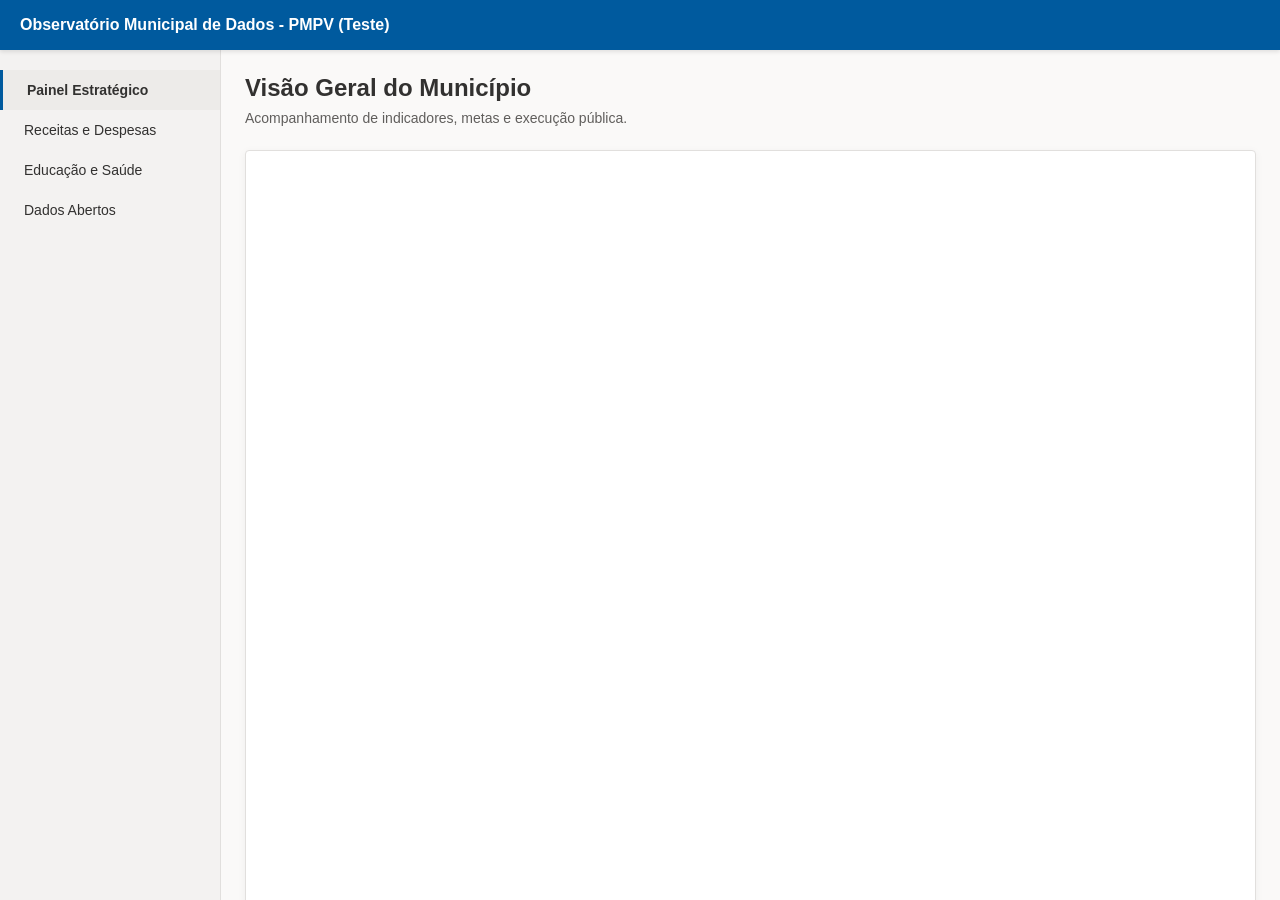
==== index.html @ 35af9e13 "Add files via upload" ====
<!DOCTYPE html>
<html lang="pt-BR">
<head>
    <meta charset="UTF-8">
    <meta name="viewport" content="width=device-width, initial-scale=1.0">
    <title>Observatório Municipal de Dados</title>
    <style>
        /* Estilos baseados no Fluent Design corporativo */
        :root {
            --bg-color: #faf9f8;
            --header-bg: #005a9e; /* Azul institucional */
            --text-main: #323130;
            --text-light: #ffffff;
            --sidebar-bg: #f3f2f1;
            --card-bg: #ffffff;
            --border-color: #e1dfdd;
        }

        body {
            margin: 0;
            font-family: 'Segoe UI', -apple-system, Roboto, Arial, sans-serif;
            background-color: var(--bg-color);
            color: var(--text-main);
            display: flex;
            height: 100vh;
            overflow: hidden;
        }

        /* Cabeçalho superior */
        .header {
            position: fixed;
            top: 0;
            left: 0;
            right: 0;
            height: 50px;
            background-color: var(--header-bg);
            color: var(--text-light);
            display: flex;
            align-items: center;
            padding: 0 20px;
            box-shadow: 0 2px 4px rgba(0,0,0,0.1);
            z-index: 1000;
        }

        .header h1 {
            font-size: 16px;
            font-weight: 600;
            margin: 0;
        }

        /* Layout principal */
        .app-container {
            display: flex;
            width: 100%;
            margin-top: 50px; /* Compensa o header fixo */
        }

        /* Menu Lateral */
        .sidebar {
            width: 220px;
            background-color: var(--sidebar-bg);
            border-right: 1px solid var(--border-color);
            padding: 20px 0;
            display: flex;
            flex-direction: column;
        }

        .nav-item {
            padding: 12px 24px;
            text-decoration: none;
            color: var(--text-main);
            font-size: 14px;
            display: block;
            transition: background 0.2s;
        }

        .nav-item:hover, .nav-item.active {
            background-color: #edebe9;
            border-left: 3px solid var(--header-bg);
            font-weight: 600;
        }

        /* Área de Conteúdo */
        .main-content {
            flex: 1;
            padding: 24px;
            overflow-y: auto;
        }

        .page-header {
            margin-bottom: 24px;
        }

        .page-header h2 {
            margin: 0 0 8px 0;
            font-size: 24px;
            font-weight: 600;
        }

        .page-header p {
            margin: 0;
            color: #605e5c;
            font-size: 14px;
        }

        /* Cartão do Dashboard */
        .dashboard-container {
            background: var(--card-bg);
            border: 1px solid var(--border-color);
            border-radius: 4px;
            box-shadow: 0 2px 8px rgba(0,0,0,0.05);
            padding: 8px;
            /* Calcula a altura dinamicamente para não ter barra de rolagem dupla */
            height: calc(100vh - 160px); 
        }

        iframe {
            width: 100%;
            height: 100%;
            border: none;
            border-radius: 2px;
        }
    </style>
</head>
<body>

    <!-- Cabeçalho -->
    <header class="header">
        <h1>Observatório Municipal de Dados - PMPV (Teste)</h1>
    </header>

    <div class="app-container">
        <!-- Menu Lateral -->
        <nav class="sidebar">
            <a href="#" class="nav-item active">Painel Estratégico</a>
            <a href="#" class="nav-item">Receitas e Despesas</a>
            <a href="#" class="nav-item">Educação e Saúde</a>
            <a href="#" class="nav-item">Dados Abertos</a>
        </nav>

        <!-- Área Central -->
        <main class="main-content">
            <div class="page-header">
                <h2>Visão Geral do Município</h2>
                <p>Acompanhamento de indicadores, metas e execução pública.</p>
            </div>

            <!-- Container do Power BI -->
            <div class="dashboard-container">
                <iframe title="Dashboard Observatorio" 
                        src="https://app.powerbi.com/view?r=eyJrIjoiNWQzNzg0NDMtYzg4MS00MWE0LWJmZTYtYjE0MGY2ZWM3MDlhIiwidCI6IjU1ZDQ0MWRkLTQ1MzgtNGI1Yi04YjRiLTA4YjM3OTEzYTk5MyJ9" 
                        allowFullScreen="true">
                </iframe>
            </div>
        </main>
    </div>

</body>
</html>
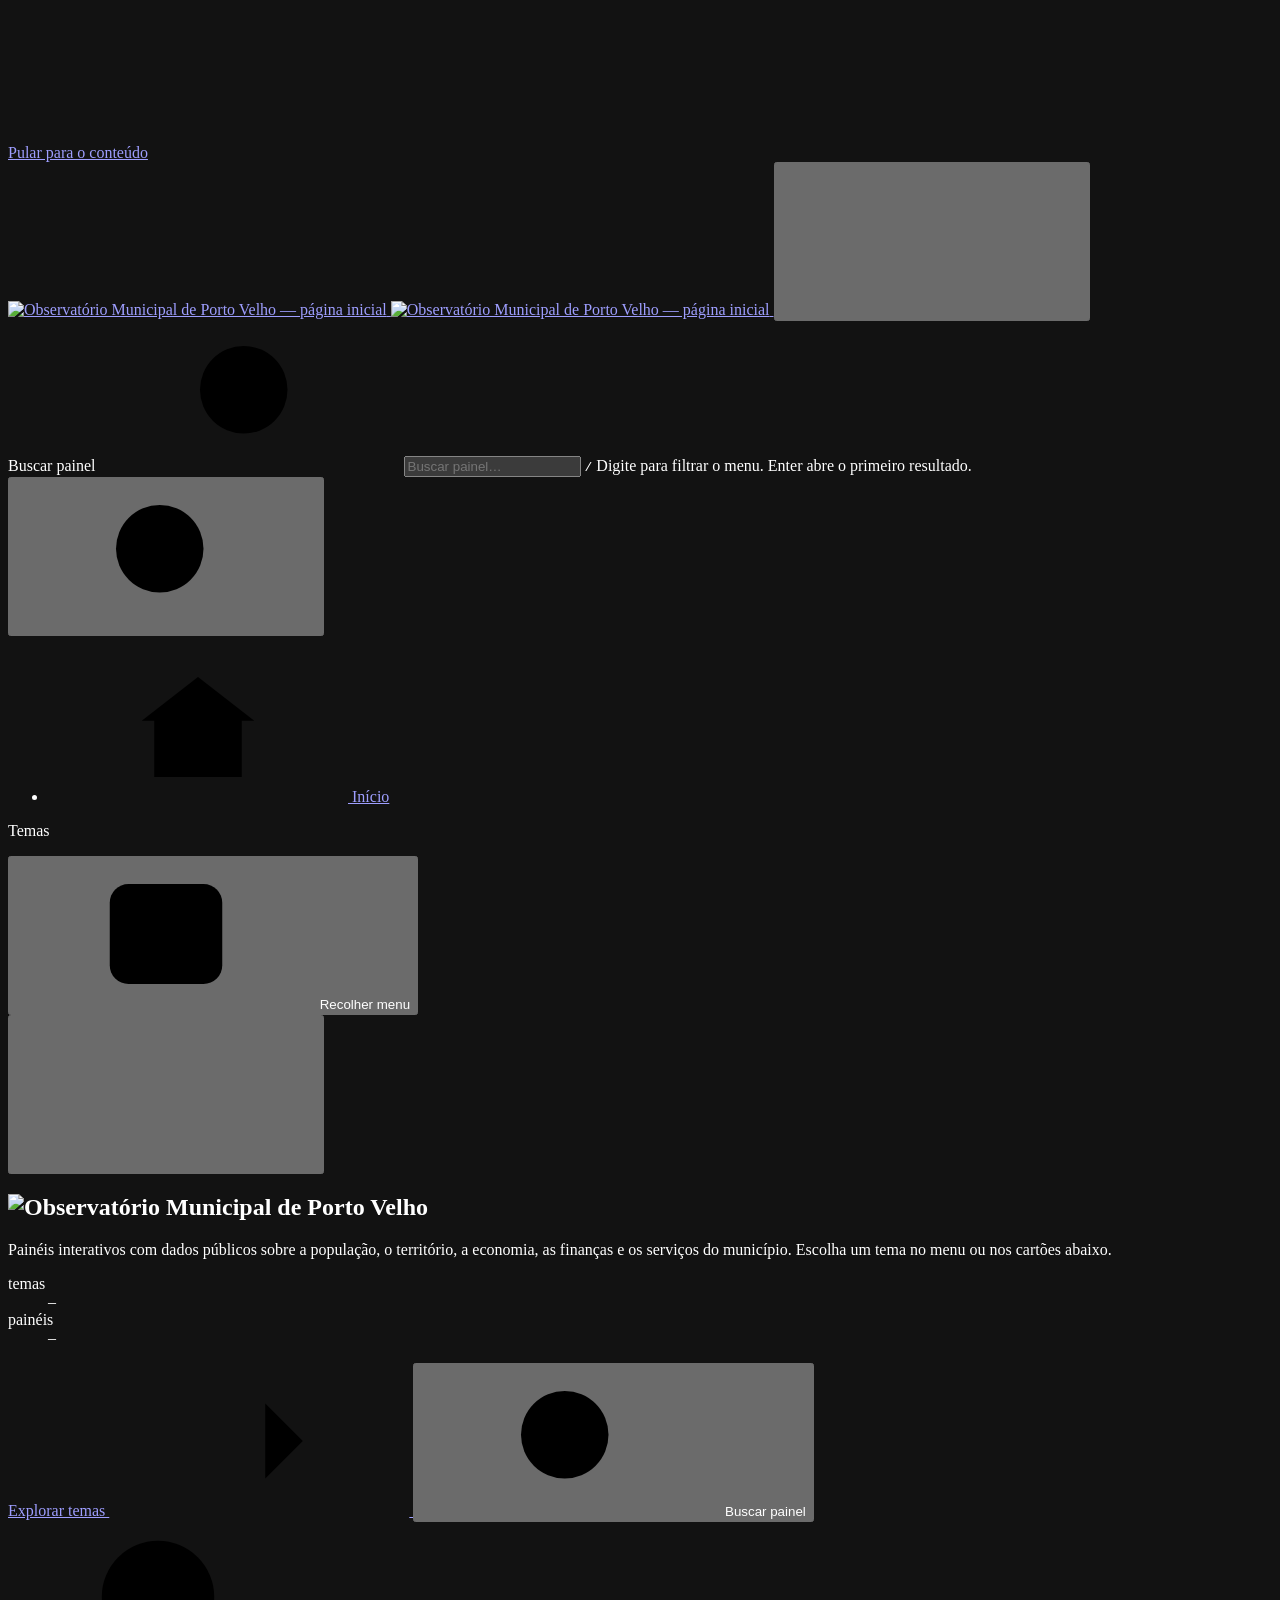
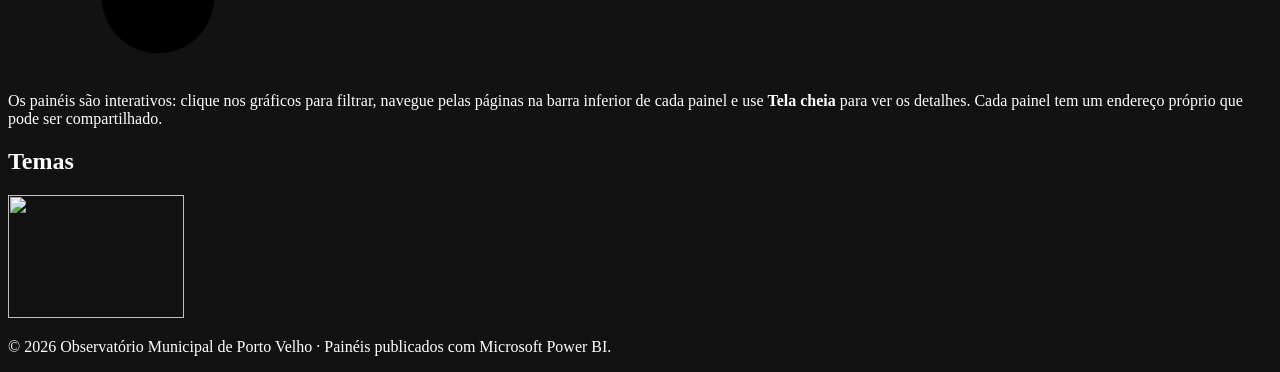
==== commit 350e79bb: "Add files via upload" ====
--- a/index.html
+++ b/index.html
@@ -1,159 +1,266 @@
-<!DOCTYPE html>
-<html lang="pt-BR">
-<head>
-    <meta charset="UTF-8">
-    <meta name="viewport" content="width=device-width, initial-scale=1.0">
-    <title>Observatório Municipal de Dados</title>
-    <style>
-        /* Estilos baseados no Fluent Design corporativo */
-        :root {
-            --bg-color: #faf9f8;
-            --header-bg: #005a9e; /* Azul institucional */
-            --text-main: #323130;
-            --text-light: #ffffff;
-            --sidebar-bg: #f3f2f1;
-            --card-bg: #ffffff;
-            --border-color: #e1dfdd;
-        }
-
-        body {
-            margin: 0;
-            font-family: 'Segoe UI', -apple-system, Roboto, Arial, sans-serif;
-            background-color: var(--bg-color);
-            color: var(--text-main);
-            display: flex;
-            height: 100vh;
-            overflow: hidden;
-        }
-
-        /* Cabeçalho superior */
-        .header {
-            position: fixed;
-            top: 0;
-            left: 0;
-            right: 0;
-            height: 50px;
-            background-color: var(--header-bg);
-            color: var(--text-light);
-            display: flex;
-            align-items: center;
-            padding: 0 20px;
-            box-shadow: 0 2px 4px rgba(0,0,0,0.1);
-            z-index: 1000;
-        }
-
-        .header h1 {
-            font-size: 16px;
-            font-weight: 600;
-            margin: 0;
-        }
-
-        /* Layout principal */
-        .app-container {
-            display: flex;
-            width: 100%;
-            margin-top: 50px; /* Compensa o header fixo */
-        }
-
-        /* Menu Lateral */
-        .sidebar {
-            width: 220px;
-            background-color: var(--sidebar-bg);
-            border-right: 1px solid var(--border-color);
-            padding: 20px 0;
-            display: flex;
-            flex-direction: column;
-        }
-
-        .nav-item {
-            padding: 12px 24px;
-            text-decoration: none;
-            color: var(--text-main);
-            font-size: 14px;
-            display: block;
-            transition: background 0.2s;
-        }
-
-        .nav-item:hover, .nav-item.active {
-            background-color: #edebe9;
-            border-left: 3px solid var(--header-bg);
-            font-weight: 600;
-        }
-
-        /* Área de Conteúdo */
-        .main-content {
-            flex: 1;
-            padding: 24px;
-            overflow-y: auto;
-        }
-
-        .page-header {
-            margin-bottom: 24px;
-        }
-
-        .page-header h2 {
-            margin: 0 0 8px 0;
-            font-size: 24px;
-            font-weight: 600;
-        }
-
-        .page-header p {
-            margin: 0;
-            color: #605e5c;
-            font-size: 14px;
-        }
-
-        /* Cartão do Dashboard */
-        .dashboard-container {
-            background: var(--card-bg);
-            border: 1px solid var(--border-color);
-            border-radius: 4px;
-            box-shadow: 0 2px 8px rgba(0,0,0,0.05);
-            padding: 8px;
-            /* Calcula a altura dinamicamente para não ter barra de rolagem dupla */
-            height: calc(100vh - 160px); 
-        }
-
-        iframe {
-            width: 100%;
-            height: 100%;
-            border: none;
-            border-radius: 2px;
-        }
-    </style>
-</head>
-<body>
-
-    <!-- Cabeçalho -->
-    <header class="header">
-        <h1>Observatório Municipal de Dados - PMPV (Teste)</h1>
-    </header>
-
-    <div class="app-container">
-        <!-- Menu Lateral -->
-        <nav class="sidebar">
-            <a href="#" class="nav-item active">Painel Estratégico</a>
-            <a href="#" class="nav-item">Receitas e Despesas</a>
-            <a href="#" class="nav-item">Educação e Saúde</a>
-            <a href="#" class="nav-item">Dados Abertos</a>
-        </nav>
-
-        <!-- Área Central -->
-        <main class="main-content">
-            <div class="page-header">
-                <h2>Visão Geral do Município</h2>
-                <p>Acompanhamento de indicadores, metas e execução pública.</p>
-            </div>
-
-            <!-- Container do Power BI -->
-            <div class="dashboard-container">
-                <iframe title="Dashboard Observatorio" 
-                        src="https://app.powerbi.com/view?r=eyJrIjoiNWQzNzg0NDMtYzg4MS00MWE0LWJmZTYtYjE0MGY2ZWM3MDlhIiwidCI6IjU1ZDQ0MWRkLTQ1MzgtNGI1Yi04YjRiLTA4YjM3OTEzYTk5MyJ9" 
-                        allowFullScreen="true">
-                </iframe>
-            </div>
-        </main>
-    </div>
-
-</body>
-</html>+<!DOCTYPE html>
+<html lang="pt-BR">
+<head>
+  <meta charset="utf-8">
+  <meta name="viewport" content="width=device-width, initial-scale=1, viewport-fit=cover">
+  <title>Observatório Municipal de Porto Velho</title>
+  <meta name="description" content="Painéis públicos e interativos com dados de Porto Velho: censo, território, demografia, qualidade de vida, economia, finanças públicas, infraestrutura, meio ambiente, ODS e indicadores.">
+
+  <!-- Segurança: só executa scripts/estilos do próprio site e só incorpora iframes do Power BI -->
+  <meta http-equiv="Content-Security-Policy" content="default-src 'self'; script-src 'self'; style-src 'self'; font-src 'self'; img-src 'self' data:; frame-src https://app.powerbi.com; connect-src 'self'; manifest-src 'self'; object-src 'none'; base-uri 'self'; form-action 'none'; upgrade-insecure-requests">
+  <meta name="referrer" content="strict-origin-when-cross-origin">
+
+  <!-- Identidade / PWA -->
+  <meta name="theme-color" content="#04032c">
+  <meta name="color-scheme" content="dark">
+  <link rel="icon" href="assets/img/favicon.ico" sizes="any">
+  <link rel="icon" href="assets/img/favicon-32.png" type="image/png" sizes="32x32">
+  <link rel="apple-touch-icon" href="assets/img/apple-touch-icon.png">
+  <link rel="manifest" href="site.webmanifest">
+
+  <!-- Compartilhamento (WhatsApp, redes sociais) -->
+  <meta property="og:type" content="website">
+  <meta property="og:locale" content="pt_BR">
+  <meta property="og:site_name" content="Observatório Municipal de Porto Velho">
+  <meta property="og:title" content="Observatório Municipal de Porto Velho">
+  <meta property="og:description" content="Painéis públicos e interativos com dados do município.">
+  <meta property="og:image" content="assets/img/og-image.png">
+  <meta property="og:image:width" content="1200">
+  <meta property="og:image:height" content="630">
+  <meta property="og:image:alt" content="Logo do Observatório Municipal de Porto Velho">
+  <meta name="twitter:card" content="summary_large_image">
+
+  <!-- Desempenho: fonte própria e conexão antecipada com o Power BI -->
+  <link rel="preload" href="assets/fonts/inter-latin-wght-normal.woff2" as="font" type="font/woff2" crossorigin>
+  <link rel="preconnect" href="https://app.powerbi.com">
+  <link rel="dns-prefetch" href="https://app.powerbi.com">
+
+  <link rel="stylesheet" href="assets/css/styles.css">
+
+  <script src="assets/js/catalogo.js" defer></script>
+  <script src="assets/js/app.js" defer></script>
+
+  <script type="application/ld+json">
+  {
+    "@context": "https://schema.org",
+    "@type": "WebSite",
+    "name": "Observatório Municipal de Porto Velho",
+    "inLanguage": "pt-BR",
+    "description": "Painéis públicos e interativos com dados do município de Porto Velho (RO).",
+    "about": { "@type": "City", "name": "Porto Velho", "containedInPlace": { "@type": "State", "name": "Rondônia" } }
+  }
+  </script>
+</head>
+<body>
+  <a class="pular-link" href="#principal">Pular para o conteúdo</a>
+
+  <!-- Ícones (sprite SVG). Uso: <svg class="icone"><use href="#i-nome"/></svg> -->
+  <svg class="sprite" aria-hidden="true" focusable="false" xmlns="http://www.w3.org/2000/svg">
+    <defs>
+      <!-- temas -->
+      <symbol id="i-prancheta" viewBox="0 0 24 24"><rect x="5" y="4" width="14" height="17" rx="2"/><path d="M9 2.5h6v3H9z"/><path d="M9 11h6M9 15h4"/></symbol>
+      <symbol id="i-mapa" viewBox="0 0 24 24"><path d="M9 4 3 6v14l6-2 6 2 6-2V4l-6 2-6-2z"/><path d="M9 4v14M15 6v14"/></symbol>
+      <symbol id="i-pessoas" viewBox="0 0 24 24"><circle cx="9" cy="8" r="3.5"/><path d="M2.5 20a6.5 6.5 0 0 1 13 0"/><path d="M16 4.6a3.5 3.5 0 0 1 0 6.8M18 14.3a6.5 6.5 0 0 1 3.5 5.7"/></symbol>
+      <symbol id="i-broto" viewBox="0 0 24 24"><path d="M12 21v-9"/><path d="M12 12C12 8 9.2 5 4 5c0 4.4 3 7 8 7z"/><path d="M12 14.5c0-4 2.8-7 8-7 0 4.4-3 7-8 7z"/><path d="M7 21h10"/></symbol>
+      <symbol id="i-dinheiro" viewBox="0 0 24 24"><path d="M9 3h6l-1.6 3.2h-2.8z"/><path d="M10.6 6.2C6.6 8 4 12 4 15.5 4 19 6.6 21 12 21s8-2 8-5.5c0-3.5-2.6-7.5-6.6-9.3"/><path d="M12 10v7.5M14.2 11.6c-.4-.7-1.2-1.1-2.2-1.1-1.2 0-2.2.6-2.2 1.6s1 1.4 2.2 1.6 2.2.6 2.2 1.6-1 1.6-2.2 1.6c-1 0-1.9-.5-2.3-1.2"/></symbol>
+      <symbol id="i-predio-publico" viewBox="0 0 24 24"><path d="M2.5 9 12 3.5 21.5 9z"/><path d="M5 9.5V18M9.7 9.5V18M14.3 9.5V18M19 9.5V18"/><path d="M3 21h18M3.5 18h17"/></symbol>
+      <symbol id="i-guindaste" viewBox="0 0 24 24"><path d="M6 21V3M6 3h14M6 7l4-4M3 21h7"/><path d="M17 3v6"/><rect x="14.5" y="9" width="5" height="4" rx=".6"/><path d="M6 11h3M6 15h3"/></symbol>
+      <symbol id="i-arvore" viewBox="0 0 24 24"><path d="M12 21v-6"/><path d="M8 15h8a4 4 0 0 0 1.3-7.8A5.3 5.3 0 0 0 7 6.5 4.3 4.3 0 0 0 8 15z"/><path d="M12 15l-2.5-2.5M12 13l2.5-2.5"/></symbol>
+      <symbol id="i-alvo" viewBox="0 0 24 24"><circle cx="12" cy="12" r="9"/><circle cx="12" cy="12" r="5"/><circle cx="12" cy="12" r="1.2"/></symbol>
+      <symbol id="i-barras" viewBox="0 0 24 24"><path d="M3 3v18h18"/><path d="M8 17v-5M13 17V8M18 17v-8"/></symbol>
+      <symbol id="i-planta" viewBox="0 0 24 24"><path d="M3 21V8l6-4v17"/><path d="M9 21h12V11l-6-3"/><path d="M13 13h2M13 17h2M5.5 11h1M5.5 15h1"/></symbol>
+      <symbol id="i-escudo" viewBox="0 0 24 24"><path d="M12 3 4 6v6c0 4.5 3.4 8.1 8 9 4.6-.9 8-4.5 8-9V6z"/><path d="M9 12l2 2 4-4"/></symbol>
+      <symbol id="i-banco-dados" viewBox="0 0 24 24"><ellipse cx="12" cy="5.5" rx="7.5" ry="2.5"/><path d="M4.5 5.5v13c0 1.4 3.4 2.5 7.5 2.5s7.5-1.1 7.5-2.5v-13"/><path d="M4.5 12c0 1.4 3.4 2.5 7.5 2.5s7.5-1.1 7.5-2.5"/></symbol>
+      <!-- interface -->
+      <symbol id="i-inicio" viewBox="0 0 24 24"><path d="M3 11l9-7 9 7"/><path d="M5 10v10h14V10"/><path d="M10 20v-6h4v6"/></symbol>
+      <symbol id="i-seta" viewBox="0 0 24 24"><path d="M6 9l6 6 6-6"/></symbol>
+      <symbol id="i-seta-direita" viewBox="0 0 24 24"><path d="M5 12h14M13 6l6 6-6 6"/></symbol>
+      <symbol id="i-seta-cima" viewBox="0 0 24 24"><path d="M12 19V5M6 11l6-6 6 6"/></symbol>
+      <symbol id="i-menu" viewBox="0 0 24 24"><path d="M4 7h16M4 12h16M4 17h16"/></symbol>
+      <symbol id="i-fechar" viewBox="0 0 24 24"><path d="M6 6l12 12M18 6 6 18"/></symbol>
+      <symbol id="i-busca" viewBox="0 0 24 24"><circle cx="11" cy="11" r="7"/><path d="M20 20l-3.5-3.5"/></symbol>
+      <symbol id="i-recarregar" viewBox="0 0 24 24"><path d="M20 11a8 8 0 1 0-2.3 5.7"/><path d="M20 4v7h-7"/></symbol>
+      <symbol id="i-link" viewBox="0 0 24 24"><path d="M10 13a5 5 0 0 0 7.5.5l3-3a5 5 0 0 0-7-7l-1.7 1.7"/><path d="M14 11a5 5 0 0 0-7.5-.5l-3 3a5 5 0 0 0 7 7l1.7-1.7"/></symbol>
+      <symbol id="i-nova-aba" viewBox="0 0 24 24"><path d="M14 4h6v6M20 4l-9 9"/><path d="M18 14v5a1 1 0 0 1-1 1H5a1 1 0 0 1-1-1V7a1 1 0 0 1 1-1h5"/></symbol>
+      <symbol id="i-tela-cheia" viewBox="0 0 24 24"><path d="M4 9V4h5M20 9V4h-5M4 15v5h5M20 15v5h-5"/></symbol>
+      <symbol id="i-sair-tela-cheia" viewBox="0 0 24 24"><path d="M9 4v5H4M15 4v5h5M9 20v-5H4M15 20v-5h5"/></symbol>
+      <symbol id="i-recolher" viewBox="0 0 24 24"><rect x="3" y="4" width="18" height="16" rx="3"/><path d="M9 4v16"/><path d="M15.5 10l-2 2 2 2"/></symbol>
+      <symbol id="i-info" viewBox="0 0 24 24"><circle cx="12" cy="12" r="9"/><path d="M12 11v5M12 8h.01"/></symbol>
+    </defs>
+  </svg>
+
+  <div class="app" data-menu="expandido" data-vista="inicio">
+
+    <!-- ===================== MENU LATERAL ===================== -->
+    <aside class="lateral vidro" id="menu-lateral" aria-label="Menu de painéis">
+      <div class="lateral__marca">
+        <a class="marca" href="#/" title="Página inicial">
+          <img class="marca__logo" src="assets/img/logo-branco.png" alt="Observatório Municipal de Porto Velho — página inicial" width="1000" height="316" decoding="async">
+          <img class="marca__simbolo" src="assets/img/simbolo-branco.png" alt="Observatório Municipal de Porto Velho — página inicial" width="176" height="123" decoding="async">
+        </a>
+        <button class="botao-icone lateral__fechar" id="botao-fechar-menu" type="button" aria-label="Fechar menu">
+          <svg class="icone" aria-hidden="true" focusable="false"><use href="#i-fechar"/></svg>
+        </button>
+      </div>
+
+      <div class="busca" role="search">
+        <label class="sr-only" for="busca">Buscar painel</label>
+        <svg class="icone busca__icone" aria-hidden="true" focusable="false"><use href="#i-busca"/></svg>
+        <input class="busca__campo" id="busca" type="search" placeholder="Buscar painel…" autocomplete="off" spellcheck="false" enterkeyhint="go" aria-describedby="busca-dica">
+        <kbd class="busca__atalho" aria-hidden="true">/</kbd>
+        <span class="sr-only" id="busca-dica">Digite para filtrar o menu. Enter abre o primeiro resultado.</span>
+        <button class="busca__trilho" id="busca-trilho" type="button" aria-label="Buscar painel" data-dica="Buscar painel">
+          <svg class="icone" aria-hidden="true" focusable="false"><use href="#i-busca"/></svg>
+        </button>
+      </div>
+
+      <nav class="lateral__nav" aria-label="Painéis por tema">
+        <ul class="nav nav--fixo" role="list">
+          <li class="nav__item nav__item--inicio">
+            <a class="nav__secao nav__secao--link" href="#/" data-rota="" data-dica="Início">
+              <span class="nav__icone"><svg class="icone" aria-hidden="true" focusable="false"><use href="#i-inicio"/></svg></span>
+              <span class="nav__rotulo">Início</span>
+            </a>
+          </li>
+        </ul>
+        <p class="nav__grupo" aria-hidden="true">Temas</p>
+        <ul class="nav" id="nav-lista" role="list"></ul>
+        <p class="nav__vazio" id="nav-vazio" hidden>Nenhum painel encontrado.</p>
+      </nav>
+
+      <div class="lateral__rodape">
+        <button class="botao-recolher" id="botao-recolher" type="button" aria-pressed="false" aria-label="Recolher menu" data-dica="Expandir menu">
+          <svg class="icone" aria-hidden="true" focusable="false"><use href="#i-recolher"/></svg>
+          <span class="botao-recolher__texto">Recolher menu</span>
+        </button>
+      </div>
+    </aside>
+
+    <div class="scrim" id="scrim" hidden></div>
+
+    <!-- ===================== ÁREA PRINCIPAL ===================== -->
+    <div class="corpo vidro">
+      <header class="topo">
+        <button class="botao-icone topo__menu" id="botao-menu" type="button" aria-controls="menu-lateral" aria-expanded="false" aria-label="Abrir menu">
+          <svg class="icone" aria-hidden="true" focusable="false"><use href="#i-menu"/></svg>
+        </button>
+
+        <div class="topo__titulos">
+          <nav class="migalhas" id="migalhas" aria-label="Você está aqui"><ol></ol></nav>
+          <h1 class="topo__titulo" id="titulo-painel" tabindex="-1" hidden>Painel</h1>
+        </div>
+
+        <div class="acoes" id="acoes-painel" hidden>
+          <button class="acao" id="acao-recarregar" type="button" title="Recarregar painel">
+            <svg class="icone" aria-hidden="true" focusable="false"><use href="#i-recarregar"/></svg>
+            <span class="acao__texto">Recarregar</span>
+          </button>
+          <button class="acao" id="acao-copiar" type="button" title="Copiar link deste painel">
+            <svg class="icone" aria-hidden="true" focusable="false"><use href="#i-link"/></svg>
+            <span class="acao__texto">Copiar link</span>
+          </button>
+          <a class="acao" id="acao-nova-aba" href="#" target="_blank" rel="noopener noreferrer" title="Abrir no Power BI em nova aba">
+            <svg class="icone" aria-hidden="true" focusable="false"><use href="#i-nova-aba"/></svg>
+            <span class="acao__texto">Nova aba</span>
+          </a>
+          <button class="acao acao--destaque" id="acao-tela-cheia" type="button" aria-pressed="false" title="Ver em tela cheia">
+            <svg class="icone" aria-hidden="true" focusable="false"><use href="#i-tela-cheia"/></svg>
+            <span class="acao__texto">Tela cheia</span>
+          </button>
+        </div>
+      </header>
+
+      <main class="principal" id="principal" tabindex="-1">
+
+        <!-- Página inicial -->
+        <section class="vista vista--inicio" id="vista-inicio" aria-labelledby="titulo-inicio">
+          <div class="destaque">
+            <h1 class="destaque__titulo" id="titulo-inicio" tabindex="-1" data-foco>
+              <img class="destaque__logo" src="assets/img/logo-branco.png" alt="Observatório Municipal de Porto Velho" width="1000" height="316" decoding="async" fetchpriority="high">
+            </h1>
+            <p class="destaque__descricao">Painéis interativos com dados públicos sobre a população, o território, a economia, as finanças e os serviços do município. Escolha um tema no menu ou nos cartões abaixo.</p>
+            <dl class="numeros">
+              <div class="numeros__item"><dt>temas</dt><dd id="total-temas">–</dd></div>
+              <div class="numeros__item"><dt>painéis</dt><dd id="total-paineis">–</dd></div>
+            </dl>
+            <div class="destaque__acoes">
+              <a class="botao botao--destaque" href="#temas" id="ir-temas">
+                Explorar temas
+                <svg class="icone" aria-hidden="true" focusable="false"><use href="#i-seta-direita"/></svg>
+              </a>
+              <button class="botao" type="button" id="focar-busca">
+                <svg class="icone" aria-hidden="true" focusable="false"><use href="#i-busca"/></svg>
+                Buscar painel
+              </button>
+            </div>
+          </div>
+
+          <div class="dica-uso">
+            <span class="dica-uso__icone"><svg class="icone" aria-hidden="true" focusable="false"><use href="#i-info"/></svg></span>
+            <p>Os painéis são interativos: clique nos gráficos para filtrar, navegue pelas páginas na barra inferior de cada painel e use <strong>Tela cheia</strong> para ver os detalhes. Cada painel tem um endereço próprio que pode ser compartilhado.</p>
+          </div>
+
+          <h2 class="secao-titulo" id="temas" tabindex="-1">Temas</h2>
+          <ul class="grade-temas" id="grade-temas" role="list"></ul>
+
+          <footer class="rodape">
+            <img src="assets/img/simbolo-branco.png" alt="" width="176" height="123" loading="lazy">
+            <p>© <span id="ano-atual">2026</span> Observatório Municipal de Porto Velho · Painéis publicados com Microsoft Power BI.</p>
+          </footer>
+        </section>
+
+        <!-- Painel selecionado -->
+        <section class="vista vista--painel" id="vista-painel" aria-labelledby="titulo-painel" hidden>
+          <div class="palco-moldura">
+            <div class="palco" id="palco">
+              <div class="carregando" id="carregando" role="status">
+                <div class="esqueleto" aria-hidden="true">
+                  <span class="esqueleto__barra"></span>
+                  <span class="esqueleto__linha">
+                    <span class="esqueleto__bloco"></span><span class="esqueleto__bloco"></span><span class="esqueleto__bloco"></span><span class="esqueleto__bloco"></span>
+                  </span>
+                  <span class="esqueleto__linha esqueleto__linha--grande">
+                    <span class="esqueleto__bloco"></span><span class="esqueleto__bloco"></span>
+                  </span>
+                </div>
+                <span class="carregando__texto">Carregando painel…</span>
+              </div>
+              <div class="aviso" id="aviso-lentidao" role="status" hidden>
+                <p><strong>O painel está demorando para carregar.</strong><br>A conexão pode estar lenta ou o Power BI pode estar indisponível no momento.</p>
+                <a class="botao botao--destaque" id="aviso-nova-aba" href="#" target="_blank" rel="noopener noreferrer">
+                  Abrir direto no Power BI
+                  <svg class="icone" aria-hidden="true" focusable="false"><use href="#i-nova-aba"/></svg>
+                </a>
+              </div>
+            </div>
+          </div>
+        </section>
+
+        <!-- Rota inexistente -->
+        <section class="vista vista--vazia" id="vista-nao-encontrado" aria-labelledby="titulo-404" hidden>
+          <div class="estado-vazio">
+            <p class="estado-vazio__codigo" aria-hidden="true">404</p>
+            <h1 id="titulo-404" tabindex="-1" data-foco>Painel não encontrado</h1>
+            <p>O endereço pode ter mudado ou o painel foi removido. Procure pelo tema no menu ou volte ao início.</p>
+            <a class="botao botao--destaque" href="#/">Voltar ao início</a>
+          </div>
+        </section>
+      </main>
+
+      <button class="voltar-topo" id="voltar-topo" type="button" aria-label="Voltar ao topo" hidden>
+        <svg class="icone" aria-hidden="true" focusable="false"><use href="#i-seta-cima"/></svg>
+      </button>
+    </div>
+  </div>
+
+  <div class="dica-flutuante" id="dica-flutuante" role="tooltip" hidden></div>
+  <div class="toast" id="toast" role="status" aria-live="polite"></div>
+  <div class="sr-only" id="anunciador" aria-live="polite" aria-atomic="true"></div>
+
+  <noscript>
+    <div class="sem-js">
+      <p><strong>Este site precisa de JavaScript</strong> para exibir o menu e os painéis. Ative o JavaScript no navegador e recarregue a página.</p>
+    </div>
+  </noscript>
+</body>
+</html>
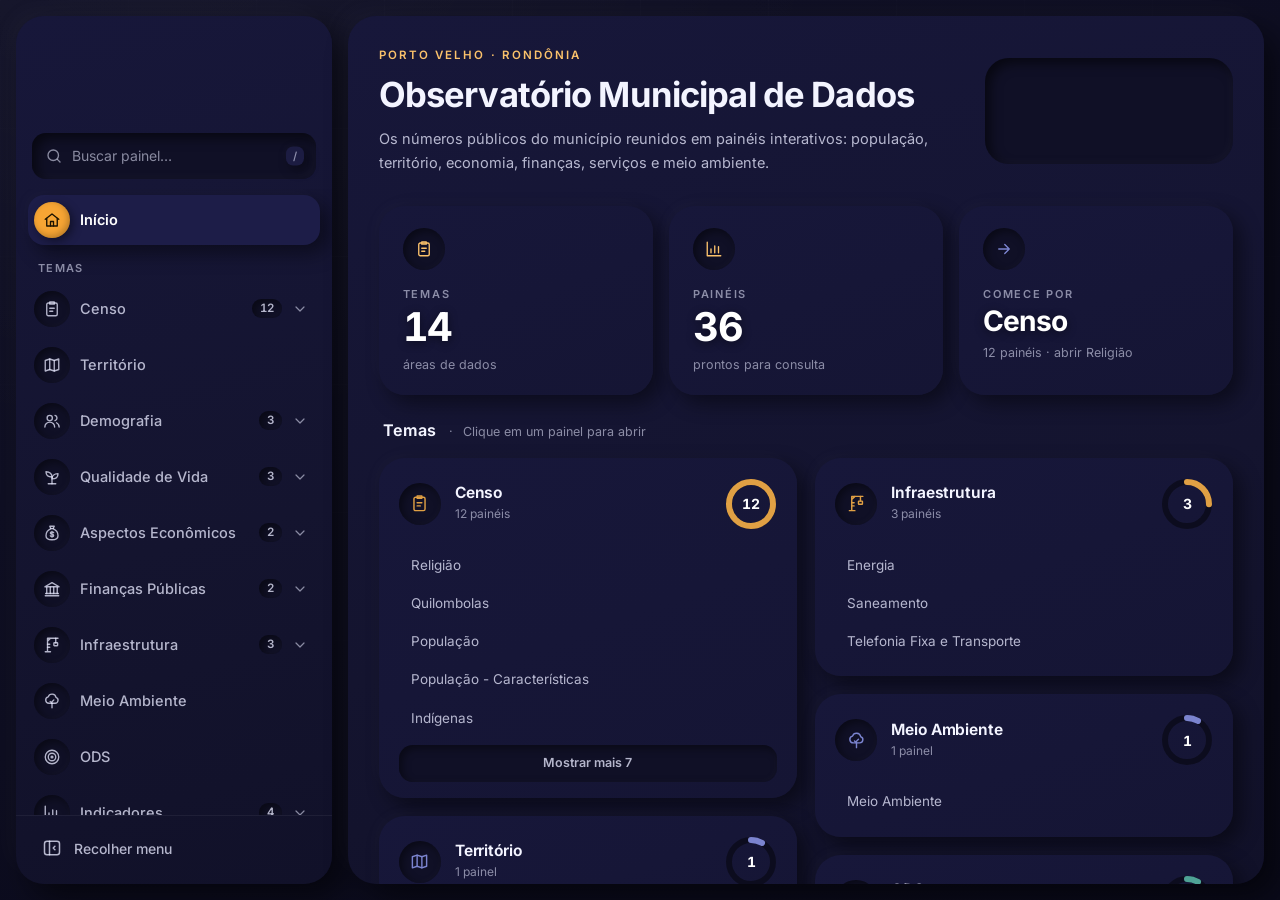
==== commit a1159b66: "Add files via upload" ====
--- a/index.html
+++ b/index.html
@@ -70,6 +70,8 @@
       <symbol id="i-barras" viewBox="0 0 24 24"><path d="M3 3v18h18"/><path d="M8 17v-5M13 17V8M18 17v-8"/></symbol>
       <symbol id="i-planta" viewBox="0 0 24 24"><path d="M3 21V8l6-4v17"/><path d="M9 21h12V11l-6-3"/><path d="M13 13h2M13 17h2M5.5 11h1M5.5 15h1"/></symbol>
       <symbol id="i-escudo" viewBox="0 0 24 24"><path d="M12 3 4 6v6c0 4.5 3.4 8.1 8 9 4.6-.9 8-4.5 8-9V6z"/><path d="M9 12l2 2 4-4"/></symbol>
+      <symbol id="i-medidor" viewBox="0 0 24 24"><path d="M4 18a9 9 0 1 1 16 0"/><path d="M12 14l4.5-4.5"/><circle cx="12" cy="14" r="1.2"/></symbol>
+      <symbol id="i-trofeu" viewBox="0 0 24 24"><path d="M7 4h10v5a5 5 0 0 1-10 0z"/><path d="M17 6h2.5a2.5 2.5 0 0 1-2.5 4M7 6H4.5A2.5 2.5 0 0 0 7 10"/><path d="M12 14v3M8 21h8M9.5 17h5"/></symbol>
       <symbol id="i-banco-dados" viewBox="0 0 24 24"><ellipse cx="12" cy="5.5" rx="7.5" ry="2.5"/><path d="M4.5 5.5v13c0 1.4 3.4 2.5 7.5 2.5s7.5-1.1 7.5-2.5v-13"/><path d="M4.5 12c0 1.4 3.4 2.5 7.5 2.5s7.5-1.1 7.5-2.5"/></symbol>
       <!-- interface -->
       <symbol id="i-inicio" viewBox="0 0 24 24"><path d="M3 11l9-7 9 7"/><path d="M5 10v10h14V10"/><path d="M10 20v-6h4v6"/></symbol>
@@ -174,38 +176,74 @@
 
         <!-- Página inicial -->
         <section class="vista vista--inicio" id="vista-inicio" aria-labelledby="titulo-inicio">
-          <div class="destaque">
-            <h1 class="destaque__titulo" id="titulo-inicio" tabindex="-1" data-foco>
-              <img class="destaque__logo" src="assets/img/logo-branco.png" alt="Observatório Municipal de Porto Velho" width="1000" height="316" decoding="async" fetchpriority="high">
-            </h1>
-            <p class="destaque__descricao">Painéis interativos com dados públicos sobre a população, o território, a economia, as finanças e os serviços do município. Escolha um tema no menu ou nos cartões abaixo.</p>
-            <dl class="numeros">
-              <div class="numeros__item"><dt>temas</dt><dd id="total-temas">–</dd></div>
-              <div class="numeros__item"><dt>painéis</dt><dd id="total-paineis">–</dd></div>
-            </dl>
-            <div class="destaque__acoes">
-              <a class="botao botao--destaque" href="#temas" id="ir-temas">
-                Explorar temas
-                <svg class="icone" aria-hidden="true" focusable="false"><use href="#i-seta-direita"/></svg>
+
+          <header class="abertura">
+            <div class="abertura__texto">
+              <p class="abertura__local">Porto Velho · Rondônia</p>
+              <h1 class="abertura__titulo" id="titulo-inicio" tabindex="-1" data-foco>Observatório Municipal de Dados</h1>
+              <p class="abertura__descricao">Os números públicos do município reunidos em painéis interativos: população, território, economia, finanças, serviços e meio ambiente.</p>
+            </div>
+            <div class="abertura__moldura">
+              <img class="abertura__logo" src="assets/img/logo-branco.png" alt="" width="1000" height="316" decoding="async">
+            </div>
+          </header>
+
+          <ul class="resumo" role="list">
+            <li class="resumo__item">
+              <span class="resumo__icone"><svg class="icone" aria-hidden="true" focusable="false"><use href="#i-prancheta"/></svg></span>
+              <p class="resumo__rotulo">Temas</p>
+              <p class="resumo__valor" id="total-temas">–</p>
+              <p class="resumo__nota">áreas de dados</p>
+            </li>
+            <li class="resumo__item">
+              <span class="resumo__icone"><svg class="icone" aria-hidden="true" focusable="false"><use href="#i-barras"/></svg></span>
+              <p class="resumo__rotulo">Painéis</p>
+              <p class="resumo__valor" id="total-paineis">–</p>
+              <p class="resumo__nota">prontos para consulta</p>
+            </li>
+            <li class="resumo__item resumo__item--atalho">
+              <a class="resumo__link" id="atalho-destaque" href="#/">
+                <span class="resumo__icone"><svg class="icone" aria-hidden="true" focusable="false"><use href="#i-seta-direita"/></svg></span>
+                <span class="resumo__rotulo">Comece por</span>
+                <span class="resumo__valor" id="atalho-titulo">–</span>
+                <span class="resumo__nota" id="atalho-nota">o maior conjunto de painéis</span>
               </a>
-              <button class="botao" type="button" id="focar-busca">
-                <svg class="icone" aria-hidden="true" focusable="false"><use href="#i-busca"/></svg>
-                Buscar painel
-              </button>
-            </div>
+            </li>
+          </ul>
+
+          <div class="colunas">
+            <section class="temas" aria-labelledby="titulo-temas">
+              <div class="cabecalho-secao">
+                <h2 class="cabecalho-secao__titulo" id="titulo-temas" tabindex="-1">Temas</h2>
+                <p class="cabecalho-secao__nota">Clique em um painel para abrir</p>
+              </div>
+              <ul class="grade-temas" id="grade-temas" role="list"></ul>
+            </section>
+
+            <aside class="coluna-lateral" aria-label="Resumo do acervo">
+              <section class="bloco" aria-labelledby="titulo-distribuicao">
+                <h2 class="bloco__titulo" id="titulo-distribuicao">Painéis por tema</h2>
+                <ul class="barras" id="barras-temas" role="list"></ul>
+              </section>
+
+              <section class="bloco" aria-labelledby="titulo-como-usar">
+                <h2 class="bloco__titulo" id="titulo-como-usar">Como usar</h2>
+                <ol class="passos">
+                  <li>Escolha um tema no menu ao lado ou nos cartões.</li>
+                  <li>Clique nos gráficos para filtrar. As páginas de cada painel ficam na barra inferior dele.</li>
+                  <li><strong>Tela cheia</strong> amplia o painel e <strong>Copiar link</strong> gera um endereço direto para ele.</li>
+                </ol>
+              </section>
+            </aside>
           </div>
 
-          <div class="dica-uso">
-            <span class="dica-uso__icone"><svg class="icone" aria-hidden="true" focusable="false"><use href="#i-info"/></svg></span>
-            <p>Os painéis são interativos: clique nos gráficos para filtrar, navegue pelas páginas na barra inferior de cada painel e use <strong>Tela cheia</strong> para ver os detalhes. Cada painel tem um endereço próprio que pode ser compartilhado.</p>
-          </div>
-
-          <h2 class="secao-titulo" id="temas" tabindex="-1">Temas</h2>
-          <ul class="grade-temas" id="grade-temas" role="list"></ul>
-
           <footer class="rodape">
-            <img src="assets/img/simbolo-branco.png" alt="" width="176" height="123" loading="lazy">
-            <p>© <span id="ano-atual">2026</span> Observatório Municipal de Porto Velho · Painéis publicados com Microsoft Power BI.</p>
+            <img class="rodape__marca" src="assets/img/simbolo-branco.png" alt="" width="176" height="123" loading="lazy">
+            <p class="rodape__texto">
+              © <span id="ano-atual">2026</span> Observatório Municipal de Porto Velho
+              <span class="rodape__orgao">Departamento de Pesquisa, Estatística e Indicadores — DPEI</span>
+            </p>
+            <p class="rodape__nota">Painéis publicados com Microsoft Power BI</p>
           </footer>
         </section>
 
--- a/assets/css/styles.css
+++ b/assets/css/styles.css
@@ -0,0 +1,1445 @@
+/* ==========================================================================
+   Observatório Municipal de Porto Velho — estilos
+   --------------------------------------------------------------------------
+   Estrutura baseada no "modelo observatório" (menu lateral com dropdowns +
+   painel ao lado) e linguagem visual do "UI.png" (vidro fosco, cantos
+   generosos, botões em pílula e trilho flutuante de ícones).
+   Sumário:
+     1. Fonte            6. Menu lateral          11. Página 404
+     2. Tokens           7. Menu recolhido        12. Elementos flutuantes
+     3. Base             8. Barra superior        13. Responsivo
+     4. Utilidades       9. Página inicial        14. Acessibilidade e
+     5. Estrutura       10. Área do painel            preferências
+   ========================================================================== */
+
+/* 1. Fonte (Inter, hospedada no próprio site: rápida e sem rastreadores) */
+@font-face {
+  font-family: "Inter";
+  font-style: normal;
+  font-weight: 100 900;
+  font-display: swap;
+  src: url("../fonts/inter-latin-wght-normal.woff2") format("woff2-variations"),
+       url("../fonts/inter-latin-wght-normal.woff2") format("woff2");
+  unicode-range: U+0000-00FF, U+0131, U+0152-0153, U+02BB-02BC, U+02C6, U+02DA, U+02DC, U+0304, U+0308, U+0329, U+2000-206F, U+20AC, U+2122, U+2191, U+2193, U+2212, U+2215, U+FEFF, U+FFFD;
+}
+
+/* 2. Tokens de design ===================================================== */
+:root {
+  /* Cores da marca (extraídas do logo e do modelo) */
+  --azul-950: #04032c;
+  --azul-900: #0a0931;
+  --azul-850: #0f0e3d;
+  --azul-800: #14143c;
+  --azul-700: #1b1f55;
+  --ambar-300: #fbc26b;
+  --ambar-400: #f7a534;
+  --ambar-500: #eb850d; /* laranja de destaque do UI.png */
+
+  /* Texto sobre vidro escuro */
+  --texto: #f3f4ff;
+  --texto-2: rgba(232, 234, 255, 0.76);
+  --texto-3: rgba(232, 234, 255, 0.56);
+
+  /* Superfícies foscas (soft UI) — nada de vidro nem brilho colorido */
+  --fundo: #0d0d20;
+  --janela: #14142f;          /* menu lateral e janela principal */
+  --janela-topo: #17173a;     /* leve variação para dar profundidade */
+  --superficie: #17173a;      /* cartões */
+  --superficie-2: #1d1d48;    /* cartão sob o ponteiro */
+  --poco: #101026;            /* campos e trilhos afundados */
+  --linha: rgba(255, 255, 255, 0.055);
+  --pilula: #1c1c42;
+
+  /* Sombras: luz no canto superior esquerdo, sombra no inferior direito */
+  --relevo-alto: 14px 14px 32px rgba(0, 0, 0, 0.55), -10px -10px 26px rgba(255, 255, 255, 0.022);
+  --relevo: 8px 8px 20px rgba(0, 0, 0, 0.45), -6px -6px 16px rgba(255, 255, 255, 0.02);
+  --relevo-leve: 4px 4px 12px rgba(0, 0, 0, 0.38), -3px -3px 9px rgba(255, 255, 255, 0.018);
+  --afundado: inset 5px 5px 12px rgba(0, 0, 0, 0.55), inset -4px -4px 10px rgba(255, 255, 255, 0.022);
+  --afundado-leve: inset 3px 3px 8px rgba(0, 0, 0, 0.45), inset -2px -2px 6px rgba(255, 255, 255, 0.018);
+
+  /* Cores dos anéis (foscas, derivadas da marca) */
+  --anel-1: #e0a044;
+  --anel-2: #7b84cf;
+  --anel-3: #4fa396;
+
+  /* Forma e espaço */
+  --raio-janela: 28px;
+  --raio-cartao: 22px;
+  --raio-controle: 14px;
+  --espaco: 16px;
+  --largura-lateral: 316px;
+  --largura-trilho: 84px;
+
+  /* ---- Encaixe do painel do Power BI -----------------------------------
+     O Power BI desenha o relatório no modo "ajustar à página": ele mantém a
+     proporção original e preenche o resto de branco. Para não aparecer faixa
+     branca, a moldura do painel é recortada na MESMA proporção do relatório
+     (nada é esticado; o que sobra fica com o fundo escuro do site).
+
+     --razao-painel   = largura ÷ altura da página do relatório.
+                        Medido nos painéis da Prefeitura: 1600 × 873 = 1.8326.
+                        16:9 = 1.7778 · 16:10 = 1.6 · 4:3 = 1.3333.
+                        Cada painel pode ter o seu valor: veja "proporcao"
+                        em assets/js/catalogo.js.
+     --barra-powerbi  = altura da barra inferior do Power BI (logo, páginas
+                        e zoom), que não faz parte do relatório.
+     Se ainda sobrar faixa branca DOS LADOS, aumente --razao-painel;
+     se sobrar EM CIMA e EMBAIXO, diminua.                                  */
+  --razao-painel: 1.8326;
+  --barra-powerbi: 60px;
+
+  /* Tipografia */
+  --fonte: "Inter", system-ui, -apple-system, "Segoe UI", Roboto, "Helvetica Neue", Arial, sans-serif;
+
+  /* Movimento */
+  --suave: cubic-bezier(0.2, 0.8, 0.2, 1);
+
+  /* Sombras de janela e elementos flutuantes */
+  --sombra-janela: var(--relevo-alto);
+  --sombra-flutuante: 0 18px 44px -14px rgba(0, 0, 0, 0.75);
+
+  color-scheme: dark;
+}
+
+/* 3. Base ================================================================= */
+*,
+*::before,
+*::after { box-sizing: border-box; }
+
+[hidden] { display: none !important; }
+
+html {
+  -webkit-text-size-adjust: 100%;
+  text-size-adjust: 100%;
+  background-color: var(--fundo);
+}
+
+body {
+  margin: 0;
+  min-height: 100vh;
+  min-height: 100dvh;
+  overflow: hidden; /* a rolagem acontece dentro das janelas */
+  font-family: var(--fonte);
+  font-size: 15px;
+  line-height: 1.5;
+  color: var(--texto);
+  -webkit-font-smoothing: antialiased;
+  -moz-osx-font-smoothing: grayscale;
+  font-feature-settings: "cv11", "ss01"; /* Inter: dígitos e "a" mais legíveis */
+  background:
+    radial-gradient(90vmax 70vmax at 12% -10%, rgba(255, 255, 255, 0.035), transparent 60%),
+    linear-gradient(160deg, #101026 0%, var(--fundo) 55%, #0a0a1a 100%);
+}
+
+/* Painéis de parede sutis, como o fundo do UI.png */
+body::before {
+  content: "";
+  position: fixed;
+  inset: 0;
+  z-index: 0;
+  pointer-events: none;
+  background-image:
+    linear-gradient(to right, rgba(255, 255, 255, 0.045) 1px, transparent 1px),
+    linear-gradient(to bottom, rgba(255, 255, 255, 0.045) 1px, transparent 1px);
+  background-size: 128px 128px;
+  opacity: 0.5;
+  -webkit-mask-image: radial-gradient(120% 90% at 50% 30%, #000 0%, rgba(0, 0, 0, 0.25) 55%, transparent 80%);
+  mask-image: radial-gradient(120% 90% at 50% 30%, #000 0%, rgba(0, 0, 0, 0.25) 55%, transparent 80%);
+}
+
+img, svg { display: block; max-width: 100%; }
+button, input { font: inherit; color: inherit; }
+button { cursor: pointer; }
+a { color: inherit; }
+h1, h2, h3 { line-height: 1.2; }
+
+::selection { background: rgba(247, 165, 52, 0.35); color: #fff; }
+
+:focus-visible {
+  outline: 2px solid var(--ambar-400);
+  outline-offset: 2px;
+}
+[tabindex="-1"]:focus { outline: none; }
+
+/* 4. Utilidades =========================================================== */
+.sr-only {
+  position: absolute !important;
+  width: 1px;
+  height: 1px;
+  padding: 0;
+  margin: -1px;
+  overflow: hidden;
+  clip: rect(0 0 0 0);
+  white-space: nowrap;
+  border: 0;
+}
+
+.sprite { position: absolute; width: 0; height: 0; overflow: hidden; }
+
+.icone {
+  width: 20px;
+  height: 20px;
+  flex: none;
+  fill: none;
+  stroke: currentColor;
+  stroke-width: 1.8;
+  stroke-linecap: round;
+  stroke-linejoin: round;
+}
+
+.pular-link {
+  position: fixed;
+  top: 12px;
+  left: 12px;
+  z-index: 200;
+  padding: 10px 16px;
+  border-radius: 10px;
+  background: var(--ambar-400);
+  color: var(--azul-950);
+  font-weight: 700;
+  text-decoration: none;
+  transform: translateY(-160%);
+  transition: transform 0.2s var(--suave);
+}
+.pular-link:focus { transform: none; }
+
+.vidro {
+  background: linear-gradient(165deg, var(--janela-topo) 0%, var(--janela) 60%, #111129 100%);
+  border: 0;
+  border-radius: var(--raio-janela);
+  box-shadow: var(--relevo-alto);
+}
+
+.botao-icone {
+  display: grid;
+  place-items: center;
+  width: 44px;
+  height: 44px;
+  flex: none;
+  padding: 0;
+  border: 0;
+  border-radius: 50%;
+  background: var(--pilula);
+  box-shadow: var(--relevo-leve);
+  color: var(--texto);
+  transition: box-shadow 0.2s, color 0.2s;
+}
+.botao-icone:hover { color: #fff; box-shadow: var(--relevo); }
+.botao-icone:active { box-shadow: var(--afundado-leve); }
+
+.botao {
+  display: inline-flex;
+  align-items: center;
+  justify-content: center;
+  gap: 10px;
+  min-height: 46px;
+  padding: 0 22px;
+  border: 0;
+  border-radius: 999px;
+  background: var(--pilula);
+  box-shadow: var(--relevo);
+  color: #fff;
+  font-size: 15px;
+  font-weight: 600;
+  line-height: 1;
+  text-decoration: none;
+  transition: transform 0.2s var(--suave), box-shadow 0.2s;
+}
+.botao:hover { box-shadow: var(--relevo-alto); }
+.botao:active { transform: scale(0.98); box-shadow: var(--afundado-leve); }
+.botao .icone { width: 18px; height: 18px; }
+
+.botao--destaque {
+  background: var(--ambar-400);
+  color: #1b1200;
+  box-shadow: 8px 8px 20px rgba(0, 0, 0, 0.45), -4px -4px 12px rgba(255, 255, 255, 0.03);
+}
+.botao--destaque:hover { background: var(--ambar-300); }
+
+mark {
+  padding: 0 1px;
+  border-radius: 3px;
+  background: rgba(247, 165, 52, 0.35);
+  color: #fff;
+}
+
+/* 5. Estrutura ============================================================ */
+.app {
+  position: relative;
+  z-index: 1;
+  display: grid;
+  grid-template-columns: var(--largura-lateral) minmax(0, 1fr);
+  gap: var(--espaco);
+  height: 100vh;
+  height: 100dvh;
+  padding: var(--espaco);
+  transition: grid-template-columns 0.35s var(--suave);
+}
+.app[data-menu="recolhido"] { grid-template-columns: var(--largura-trilho) minmax(0, 1fr); }
+
+.corpo {
+  position: relative;
+  display: flex;
+  flex-direction: column;
+  min-width: 0;
+  min-height: 0;
+  overflow: hidden;
+}
+
+.principal {
+  flex: 1;
+  min-height: 0;
+  overflow-x: hidden;
+  overflow-y: auto;
+  overscroll-behavior: contain;
+  scrollbar-width: thin;
+  scrollbar-color: rgba(255, 255, 255, 0.22) transparent;
+  outline: none;
+}
+.app[data-vista="painel"] .principal { overflow: hidden; padding: 14px; }
+
+/* 6. Menu lateral ========================================================= */
+.lateral {
+  display: flex;
+  flex-direction: column;
+  min-height: 0;
+  overflow: hidden;
+  transition: border-radius 0.35s var(--suave);
+}
+
+.lateral__marca {
+  position: relative;
+  display: flex;
+  align-items: center;
+  justify-content: center;
+  padding: 24px 20px 18px;
+}
+
+.marca {
+  display: block;
+  border-radius: 12px;
+  transition: opacity 0.2s;
+}
+.marca:hover { opacity: 0.88; }
+.marca__logo { width: 236px; height: auto; }
+.marca__simbolo { display: none; width: 50px; height: auto; }
+
+.lateral__fechar { display: none; position: absolute; top: 16px; right: 16px; }
+
+/* Busca */
+.busca { position: relative; margin: 0 16px 10px; }
+.busca__icone {
+  position: absolute;
+  top: 50%;
+  left: 13px;
+  width: 18px;
+  height: 18px;
+  color: var(--texto-3);
+  transform: translateY(-50%);
+  pointer-events: none;
+}
+.busca__campo {
+  width: 100%;
+  height: 46px;
+  padding: 0 40px;
+  border: 0;
+  border-radius: 14px;
+  background: var(--poco);
+  box-shadow: var(--afundado);
+  font-size: 14px;
+  transition: box-shadow 0.2s, background-color 0.2s;
+}
+.busca__campo::placeholder { color: var(--texto-3); opacity: 1; }
+.busca__campo:focus {
+  outline: none;
+  box-shadow: var(--afundado), 0 0 0 2px rgba(224, 160, 68, 0.55);
+}
+.busca__atalho {
+  position: absolute;
+  top: 50%;
+  right: 12px;
+  padding: 4px 7px;
+  border: 0;
+  border-radius: 7px;
+  background: var(--pilula);
+  box-shadow: var(--relevo-leve);
+  color: var(--texto-3);
+  font: 600 11px/1 var(--fonte);
+  transform: translateY(-50%);
+  pointer-events: none;
+  transition: opacity 0.15s;
+}
+.busca__campo:focus ~ .busca__atalho,
+.busca__campo:not(:placeholder-shown) ~ .busca__atalho { opacity: 0; }
+.busca__trilho { display: none; }
+
+/* Navegação */
+.lateral__nav {
+  flex: 1;
+  min-height: 0;
+  padding: 6px 12px 14px;
+  overflow-y: auto;
+  overscroll-behavior: contain;
+  scrollbar-width: thin;
+  scrollbar-color: rgba(255, 255, 255, 0.2) transparent;
+}
+
+.nav {
+  display: flex;
+  flex-direction: column;
+  gap: 6px;
+  margin: 0;
+  padding: 0;
+  list-style: none;
+}
+
+.nav__grupo {
+  margin: 18px 10px 10px;
+  color: var(--texto-3);
+  font-size: 11px;
+  font-weight: 600;
+  line-height: 1;
+  letter-spacing: 0.12em;
+  text-transform: uppercase;
+}
+.lateral__nav.is-buscando .nav--fixo,
+.lateral__nav.is-buscando .nav__grupo { display: none; }
+
+.nav__secao {
+  display: flex;
+  align-items: center;
+  gap: 10px;
+  width: 100%;
+  min-height: 50px;
+  padding: 6px 12px 6px 6px;
+  border: 0;
+  border-radius: 16px;
+  background: transparent;
+  color: var(--texto-2);
+  font-size: 14.5px;
+  font-weight: 500;
+  line-height: 1.25;
+  text-align: left;
+  text-decoration: none;
+  transition: background-color 0.2s, box-shadow 0.2s, color 0.2s;
+}
+.nav__secao:hover { background: var(--superficie); box-shadow: var(--relevo-leve); color: #fff; }
+.nav__secao[aria-expanded="true"] { background: var(--superficie); color: #fff; }
+.nav__secao[aria-current="page"] {
+  background: var(--superficie-2);
+  box-shadow: var(--relevo);
+  color: #fff;
+  font-weight: 600;
+}
+
+.nav__icone {
+  display: grid;
+  place-items: center;
+  width: 36px;
+  height: 36px;
+  flex: none;
+  border-radius: 50%;
+  background: var(--poco);
+  box-shadow: var(--afundado-leve);
+  color: var(--texto-2);
+  transition: background-color 0.2s, color 0.2s, box-shadow 0.2s;
+}
+.nav__icone .icone { width: 18px; height: 18px; }
+.nav__item.is-ativo > .nav__secao .nav__icone {
+  background: var(--ambar-400);
+  color: #1b1200;
+  box-shadow: inset -2px -2px 6px rgba(0, 0, 0, 0.25), 3px 3px 10px rgba(0, 0, 0, 0.45);
+}
+
+.nav__rotulo {
+  flex: 1;
+  min-width: 0;
+  overflow: hidden;
+  text-overflow: ellipsis;
+  white-space: nowrap;
+}
+
+.nav__contagem {
+  padding: 4px 8px;
+  border-radius: 999px;
+  background: var(--poco);
+  box-shadow: var(--afundado-leve);
+  color: var(--texto-2);
+  font-size: 11.5px;
+  font-weight: 600;
+  line-height: 1;
+  font-variant-numeric: tabular-nums;
+}
+
+.nav__seta {
+  width: 16px;
+  height: 16px;
+  color: var(--texto-3);
+  transition: transform 0.25s var(--suave);
+}
+.nav__secao[aria-expanded="true"] .nav__seta { transform: rotate(180deg); }
+
+/* Dropdown com animação de altura (grid 0fr → 1fr) */
+.nav__painel {
+  display: grid;
+  grid-template-rows: 0fr;
+  visibility: hidden;
+  transition: grid-template-rows 0.28s var(--suave), visibility 0s linear 0.28s;
+}
+.nav__secao[aria-expanded="true"] + .nav__painel {
+  grid-template-rows: 1fr;
+  visibility: visible;
+  transition: grid-template-rows 0.28s var(--suave), visibility 0s;
+}
+.nav__painel-interno { min-height: 0; overflow: hidden; }
+
+.nav__sub {
+  position: relative;
+  margin: 0;
+  padding: 6px 0 8px;
+  list-style: none;
+}
+.nav__sub::before { /* linha-guia, como a linha de conversa do UI.png */
+  content: "";
+  position: absolute;
+  top: 4px;
+  bottom: 14px;
+  left: 24px;
+  width: 1px;
+  background: linear-gradient(rgba(255, 255, 255, 0.24), rgba(255, 255, 255, 0.06));
+}
+
+.nav__link {
+  position: relative;
+  display: block;
+  margin-left: 40px;
+  padding: 8px 12px;
+  border-radius: 10px;
+  color: var(--texto-2);
+  font-size: 14px;
+  line-height: 1.3;
+  text-decoration: none;
+  transition: background-color 0.2s, color 0.2s;
+}
+.nav__link::before {
+  content: "";
+  position: absolute;
+  top: 50%;
+  left: -15.5px;
+  width: 7px;
+  height: 7px;
+  border: 1px solid rgba(255, 255, 255, 0.22);
+  border-radius: 50%;
+  background: var(--poco);
+  transform: translate(-50%, -50%);
+  transition: background-color 0.2s, border-color 0.2s, box-shadow 0.2s;
+}
+.nav__link:hover { background: var(--superficie); color: #fff; }
+.nav__link[aria-current="page"] {
+  background: var(--superficie-2);
+  box-shadow: var(--relevo-leve);
+  color: #fff;
+  font-weight: 600;
+}
+.nav__link[aria-current="page"]::before {
+  border-color: var(--ambar-400);
+  background: var(--ambar-400);
+  box-shadow: 0 0 0 4px rgba(247, 165, 52, 0.22);
+}
+
+.nav__vazio { margin: 14px 10px; color: var(--texto-3); font-size: 14px; }
+
+.lateral__rodape { padding: 10px 12px 14px; border-top: 1px solid var(--linha); }
+
+.botao-recolher {
+  display: flex;
+  align-items: center;
+  gap: 12px;
+  width: 100%;
+  min-height: 44px;
+  padding: 6px 14px;
+  border: 0;
+  border-radius: 14px;
+  background: transparent;
+  color: var(--texto-2);
+  font-size: 14px;
+  font-weight: 500;
+  transition: background-color 0.2s, color 0.2s;
+}
+.botao-recolher:hover { background: rgba(255, 255, 255, 0.08); color: #fff; }
+.botao-recolher .icone { transition: transform 0.3s var(--suave); }
+
+/* 7. Menu recolhido: trilho flutuante de ícones (desktop) ================= */
+.app[data-menu="recolhido"] .lateral { border-radius: 42px; }
+.app[data-menu="recolhido"] .lateral__marca { padding: 20px 8px 12px; }
+.app[data-menu="recolhido"] .marca__logo { display: none; }
+.app[data-menu="recolhido"] .marca__simbolo { display: block; }
+
+.app[data-menu="recolhido"] .busca { display: flex; justify-content: center; margin: 0 0 6px; }
+.app[data-menu="recolhido"] .busca__campo,
+.app[data-menu="recolhido"] .busca__icone,
+.app[data-menu="recolhido"] .busca__atalho { display: none; }
+.app[data-menu="recolhido"] .busca__trilho {
+  display: grid;
+  place-items: center;
+  width: 48px;
+  height: 48px;
+  padding: 0;
+  border: 0;
+  border-radius: 50%;
+  background: var(--poco);
+  box-shadow: var(--afundado-leve);
+  color: var(--texto-2);
+  transition: box-shadow 0.2s, color 0.2s;
+}
+.app[data-menu="recolhido"] .busca__trilho:hover { box-shadow: var(--relevo-leve); color: #fff; background: var(--superficie); }
+
+.app[data-menu="recolhido"] .lateral__nav { padding: 4px 0 12px; scrollbar-width: none; }
+.app[data-menu="recolhido"] .lateral__nav::-webkit-scrollbar { display: none; }
+.app[data-menu="recolhido"] .nav { align-items: center; gap: 4px; }
+.app[data-menu="recolhido"] .nav__secao {
+  justify-content: center;
+  width: 48px;
+  min-height: 48px;
+  padding: 0;
+  border-color: transparent;
+  border-radius: 50%;
+  background: transparent;
+}
+.app[data-menu="recolhido"] .nav__secao:hover,
+.app[data-menu="recolhido"] .nav__secao[aria-current="page"] { background: var(--superficie-2); box-shadow: var(--relevo-leve); }
+.app[data-menu="recolhido"] .nav__rotulo {
+  position: absolute;
+  width: 1px;
+  height: 1px;
+  overflow: hidden;
+  clip: rect(0 0 0 0);
+}
+.app[data-menu="recolhido"] .nav__contagem,
+.app[data-menu="recolhido"] .nav__seta,
+.app[data-menu="recolhido"] .nav__painel { display: none; }
+.app[data-menu="recolhido"] .nav__grupo {
+  width: 28px;
+  height: 1px;
+  margin: 10px auto;
+  overflow: hidden;
+  background: rgba(255, 255, 255, 0.16);
+  color: transparent;
+}
+.app[data-menu="recolhido"] .lateral__rodape { border-top-color: transparent; }
+.app[data-menu="recolhido"] .botao-recolher {
+  justify-content: center;
+  width: 48px;
+  height: 48px;
+  margin: 0 auto;
+  padding: 0;
+  border-radius: 50%;
+}
+.app[data-menu="recolhido"] .botao-recolher .icone { transform: scaleX(-1); }
+.app[data-menu="recolhido"] .botao-recolher__texto {
+  position: absolute;
+  width: 1px;
+  height: 1px;
+  overflow: hidden;
+  clip: rect(0 0 0 0);
+}
+
+/* 8. Barra superior ======================================================= */
+.topo {
+  display: flex;
+  align-items: center;
+  gap: 12px;
+  min-height: 74px;
+  padding: 12px 14px 12px 24px;
+  border-bottom: 1px solid var(--linha);
+}
+.app[data-vista="inicio"] .topo { display: none; }
+.topo__menu { display: none; }
+
+.topo__titulos { flex: 1; min-width: 0; }
+
+.migalhas ol {
+  display: flex;
+  flex-wrap: wrap;
+  gap: 6px;
+  margin: 0;
+  padding: 0;
+  color: var(--texto-3);
+  font-size: 12.5px;
+  font-weight: 500;
+  list-style: none;
+}
+.migalhas__item + .migalhas__item::before { content: "›"; margin-right: 6px; }
+.migalhas a { color: var(--texto-2); text-decoration: none; }
+.migalhas a:hover { color: #fff; text-decoration: underline; text-underline-offset: 3px; }
+
+.topo__titulo {
+  margin: 2px 0 0;
+  overflow: hidden;
+  font-size: clamp(18px, 1.5vw, 22px);
+  font-weight: 650;
+  letter-spacing: -0.01em;
+  text-overflow: ellipsis;
+  white-space: nowrap;
+}
+
+.acoes { display: flex; flex: none; align-items: center; gap: 8px; margin-left: auto; }
+
+.acao {
+  display: inline-flex;
+  align-items: center;
+  justify-content: center;
+  gap: 8px;
+  height: 42px;
+  padding: 0 18px;
+  border: 0;
+  border-radius: 999px;
+  background: var(--pilula);
+  box-shadow: var(--relevo-leve);
+  color: var(--texto-2);
+  font-size: 13.5px;
+  font-weight: 500;
+  line-height: 1;
+  text-decoration: none;
+  white-space: nowrap;
+  transition: box-shadow 0.2s, color 0.2s, transform 0.2s var(--suave);
+}
+.acao:hover { box-shadow: var(--relevo); color: #fff; }
+.acao:active { transform: scale(0.97); box-shadow: var(--afundado-leve); }
+.acao .icone { width: 18px; height: 18px; }
+.acao--destaque {
+  background: var(--ambar-400);
+  color: #1b1200;
+  font-weight: 600;
+  box-shadow: 6px 6px 16px rgba(0, 0, 0, 0.45), -3px -3px 10px rgba(255, 255, 255, 0.03);
+}
+.acao--destaque:hover { background: var(--ambar-300); color: #1b1200; }
+
+/* 9. Página inicial ======================================================
+   Linguagem do "inicio.png" (soft UI): superfícies foscas, sombra dupla
+   (luz em cima à esquerda, sombra embaixo à direita), poços afundados para
+   campos, ícones e trilhos, e anéis de progresso. Sem vidro e sem brilho.
+   ========================================================================= */
+.vista--inicio {
+  container-type: inline-size;
+  max-width: 1360px;
+  margin: 0 auto;
+  padding: clamp(22px, 2.4vw, 40px) clamp(20px, 2.4vw, 40px) 28px;
+}
+
+/* Cartão em relevo — base de toda a página */
+.resumo__item,
+.cartao,
+.bloco {
+  border-radius: 26px;
+  background: linear-gradient(160deg, var(--superficie) 0%, #151534 100%);
+  box-shadow: var(--relevo);
+}
+
+/* Poço: usado em ícones, molduras e trilhos */
+.poco {
+  background: var(--poco);
+  box-shadow: var(--afundado);
+}
+
+/* ---- Abertura ---- */
+.abertura {
+  display: flex;
+  align-items: center;
+  justify-content: space-between;
+  gap: 36px;
+  margin-bottom: clamp(22px, 2.4vw, 34px);
+}
+.abertura__local {
+  margin: 0 0 10px;
+  color: var(--ambar-300);
+  font-size: 11.5px;
+  font-weight: 600;
+  letter-spacing: 0.18em;
+  text-transform: uppercase;
+}
+.abertura__titulo {
+  margin: 0;
+  font-size: clamp(25px, 2.7vw, 36px);
+  font-weight: 700;
+  letter-spacing: -0.025em;
+}
+.abertura__descricao {
+  max-width: 62ch;
+  margin: 12px 0 0;
+  color: var(--texto-2);
+  font-size: 14.5px;
+  line-height: 1.65;
+  text-wrap: pretty;
+}
+/* moldura afundada da marca ("imagem funda") */
+.abertura__moldura {
+  display: grid;
+  place-items: center;
+  flex: none;
+  padding: 22px 26px;
+  border-radius: 24px;
+  background: var(--poco);
+  box-shadow: var(--afundado);
+}
+.abertura__logo { width: 196px; height: auto; opacity: 0.86; }
+
+/* ---- Três números do topo ---- */
+.resumo {
+  display: grid;
+  grid-template-columns: repeat(3, minmax(0, 1fr));
+  gap: 16px;
+  margin: 0 0 18px;
+  padding: 0;
+  list-style: none;
+}
+.resumo__item { padding: 22px 24px 20px; }
+.resumo__item--atalho { padding: 0; transition: box-shadow 0.25s var(--suave), transform 0.25s var(--suave); }
+.resumo__item--atalho:hover { transform: translateY(-2px); box-shadow: var(--relevo-alto); }
+.resumo__link {
+  display: block;
+  padding: 22px 24px 20px;
+  border-radius: inherit;
+  text-decoration: none;
+}
+.resumo__icone {
+  display: grid;
+  place-items: center;
+  width: 42px;
+  height: 42px;
+  margin-bottom: 16px;
+  border-radius: 50%;
+  background: var(--poco);
+  box-shadow: var(--afundado-leve);
+  color: var(--ambar-300);
+}
+.resumo__icone .icone { width: 18px; height: 18px; }
+.resumo__item--atalho .resumo__icone { color: var(--anel-2); }
+.resumo__rotulo {
+  display: block;
+  margin: 0;
+  color: var(--texto-3);
+  font-size: 11px;
+  font-weight: 600;
+  letter-spacing: 0.16em;
+  text-transform: uppercase;
+}
+.resumo__valor {
+  display: block;
+  margin: 4px 0 0;
+  color: #fff;
+  font-size: clamp(30px, 3.1vw, 40px);
+  font-weight: 700;
+  line-height: 1.05;
+  letter-spacing: -0.035em;
+  font-variant-numeric: tabular-nums;
+  text-shadow: 0 2px 10px rgba(0, 0, 0, 0.45);
+}
+.resumo__item--atalho .resumo__valor { font-size: clamp(23px, 2.2vw, 30px); }
+.resumo__nota { display: block; margin: 8px 0 0; color: var(--texto-3); font-size: 12.5px; }
+
+/* ---- Duas colunas ---- */
+.colunas {
+  display: grid;
+  grid-template-columns: minmax(0, 1fr) 316px;
+  align-items: start;
+  gap: 18px;
+}
+@container (max-width: 1000px) {
+  .colunas { grid-template-columns: minmax(0, 1fr); }
+}
+
+.cabecalho-secao {
+  display: flex;
+  flex-wrap: wrap;
+  align-items: baseline;
+  gap: 6px 12px;
+  margin: 8px 4px 16px;
+}
+.cabecalho-secao__titulo {
+  margin: 0;
+  font-size: 16px;
+  font-weight: 650;
+  letter-spacing: 0.01em;
+  scroll-margin-top: 20px;
+}
+.cabecalho-secao__nota { margin: 0; color: var(--texto-3); font-size: 12.5px; }
+.cabecalho-secao__nota::before { content: "·"; margin-right: 10px; color: var(--texto-3); }
+
+/* ---- Cartões de tema ---- */
+.grade-temas {
+  columns: 300px 2;      /* empacota os cartões sem deixar buracos */
+  column-gap: 18px;
+  margin: 0;
+  padding: 0;
+  list-style: none;
+}
+.grade-temas > .cartao {
+  break-inside: avoid;
+  margin-bottom: 18px;
+  padding: 20px 20px 16px;
+  transition: box-shadow 0.25s var(--suave), transform 0.25s var(--suave);
+}
+.cartao:hover { transform: translateY(-2px); box-shadow: var(--relevo-alto); }
+.cartao.is-destacado { box-shadow: var(--relevo-alto), 0 0 0 2px var(--ambar-400); }
+
+.cartao__topo {
+  display: grid;
+  grid-template-columns: auto minmax(0, 1fr) auto;
+  align-items: center;
+  gap: 14px;
+  margin-bottom: 16px;
+}
+.cartao__icone {
+  display: grid;
+  place-items: center;
+  width: 42px;
+  height: 42px;
+  border-radius: 50%;
+  background: var(--poco);
+  box-shadow: var(--afundado-leve);
+  color: var(--cor-anel, var(--ambar-300));
+}
+.cartao__icone .icone { width: 19px; height: 19px; }
+.cartao__titulo { margin: 0; font-size: 15.5px; font-weight: 650; letter-spacing: -0.005em; }
+.cartao__meta { margin: 3px 0 0; color: var(--texto-3); font-size: 12px; }
+
+/* anel de proporção (quantos painéis o tema tem, comparado ao maior) */
+.anel { position: relative; width: 52px; height: 52px; flex: none; }
+.anel__grafico { width: 100%; height: 100%; transform: rotate(-90deg); }
+.anel__trilho { fill: none; stroke: rgba(0, 0, 0, 0.45); stroke-width: 6; }
+.anel__valor {
+  fill: none;
+  stroke: var(--cor-anel, var(--ambar-400));
+  stroke-width: 6;
+  stroke-linecap: round;
+  transition: stroke-dashoffset 0.6s var(--suave);
+}
+.anel__numero {
+  position: absolute;
+  inset: 0;
+  display: grid;
+  place-items: center;
+  color: #fff;
+  font-size: 14px;
+  font-weight: 700;
+  font-variant-numeric: tabular-nums;
+}
+
+.cartao__lista { margin: 0; padding: 0; list-style: none; }
+.cartao__link {
+  display: flex;
+  align-items: center;
+  justify-content: space-between;
+  gap: 10px;
+  padding: 10px 12px;
+  border-radius: 14px;
+  color: var(--texto-2);
+  font-size: 13.5px;
+  line-height: 1.35;
+  text-decoration: none;
+  transition: background-color 0.2s, box-shadow 0.2s, color 0.2s;
+}
+.cartao__link .icone {
+  width: 15px;
+  height: 15px;
+  color: var(--cor-anel, var(--ambar-400));
+  opacity: 0;
+  transform: translateX(-4px);
+  transition: opacity 0.2s, transform 0.2s;
+}
+.cartao__link:hover,
+.cartao__link:focus-visible {
+  background: var(--superficie-2);
+  box-shadow: var(--relevo-leve);
+  color: #fff;
+}
+.cartao__link:hover .icone,
+.cartao__link:focus-visible .icone { opacity: 1; transform: none; }
+
+.cartao__mais {
+  width: 100%;
+  margin-top: 8px;
+  padding: 9px 12px;
+  border: 0;
+  border-radius: 14px;
+  background: var(--poco);
+  box-shadow: var(--afundado-leve);
+  color: var(--texto-2);
+  font-size: 12.5px;
+  font-weight: 600;
+  text-align: center;
+  transition: color 0.2s, box-shadow 0.2s;
+}
+.cartao__mais:hover { color: #fff; box-shadow: var(--relevo-leve); background: var(--superficie-2); }
+
+/* ---- Coluna lateral ---- */
+.coluna-lateral { display: grid; gap: 18px; }
+.bloco { padding: 22px 22px 20px; }
+.bloco__titulo {
+  margin: 0 0 18px;
+  font-size: 14.5px;
+  font-weight: 650;
+  letter-spacing: 0.02em;
+}
+
+.barras { display: grid; gap: 12px; margin: 0; padding: 0; list-style: none; }
+.barra__botao {
+  display: grid;
+  grid-template-columns: minmax(0, 1fr) auto;
+  gap: 6px 10px;
+  width: 100%;
+  padding: 6px 4px;
+  border: 0;
+  border-radius: 12px;
+  background: transparent;
+  color: var(--texto-2);
+  font-size: 12.5px;
+  text-align: left;
+  transition: color 0.2s;
+}
+.barra__botao:hover { color: #fff; }
+.barra__nome { overflow: hidden; text-overflow: ellipsis; white-space: nowrap; }
+.barra__valor { color: var(--texto-3); font-size: 12px; font-variant-numeric: tabular-nums; }
+.barra__trilho {
+  grid-column: 1 / -1;
+  height: 8px;
+  border-radius: 999px;
+  background: var(--poco);
+  box-shadow: var(--afundado-leve);
+  overflow: hidden;
+}
+.barra__preenchimento {
+  display: block;
+  width: var(--proporcao, 0%);
+  height: 100%;
+  border-radius: inherit;
+  background: linear-gradient(90deg, var(--cor-anel, var(--ambar-400)), color-mix(in srgb, var(--cor-anel, var(--ambar-400)) 65%, #fff));
+  box-shadow: 0 0 10px -2px var(--cor-anel, var(--ambar-400));
+}
+
+.passos {
+  display: grid;
+  gap: 14px;
+  margin: 0;
+  padding: 0;
+  list-style: none;
+  counter-reset: passo;
+}
+.passos li {
+  position: relative;
+  padding-left: 38px;
+  color: var(--texto-2);
+  font-size: 13px;
+  line-height: 1.6;
+}
+.passos li::before {
+  counter-increment: passo;
+  content: counter(passo);
+  position: absolute;
+  top: 0;
+  left: 0;
+  display: grid;
+  place-items: center;
+  width: 26px;
+  height: 26px;
+  border-radius: 50%;
+  background: var(--poco);
+  box-shadow: var(--afundado-leve);
+  color: var(--ambar-300);
+  font-size: 12px;
+  font-weight: 700;
+}
+.passos strong { color: #fff; font-weight: 600; }
+
+/* ---- Rodapé ---- */
+.rodape {
+  display: flex;
+  flex-wrap: wrap;
+  align-items: center;
+  gap: 10px 18px;
+  margin-top: 32px;
+  padding: 20px 58px 0 4px;
+  border-top: 1px solid var(--linha);
+  color: var(--texto-3);
+  font-size: 12px;
+}
+.rodape p { margin: 0; }
+.rodape__marca { width: 34px; height: auto; flex: none; opacity: 0.55; }
+.rodape__texto { line-height: 1.5; }
+.rodape__orgao { display: block; color: var(--texto-2); font-weight: 600; }
+.rodape p.rodape__nota { margin-left: auto; }
+
+@container (max-width: 560px) {
+  .rodape p.rodape__nota { margin-left: 0; }
+}
+
+@container (max-width: 700px) {
+  .abertura__moldura { display: none; }
+}
+
+/* 10. Área do painel ====================================================== */
+.vista--painel { height: 100%; }
+
+.palco-moldura {
+  position: relative;
+  height: 100%;
+  overflow: hidden;
+  isolation: isolate;
+  border-radius: 20px;
+  background: transparent; /* sem fundo branco: o que sobra é o fundo da janela */
+}
+.palco-moldura:fullscreen { border-radius: 0; background: var(--azul-950); padding: 0; }
+.palco-moldura::backdrop { background: var(--azul-950); }
+
+.palco { position: absolute; inset: 0; }
+
+/* O relatório e o esqueleto de carregamento ocupam a mesma caixa, centralizada.
+   Sem suporte a container queries, tudo volta a preencher a área inteira. */
+.palco__iframe,
+.carregando {
+  position: absolute;
+  inset: 0;
+  margin: auto; /* centraliza nos dois eixos */
+  width: 100%;
+  height: 100%;
+  border: 0;
+  border-radius: 18px;
+  overflow: hidden;
+  box-shadow: var(--relevo-alto);
+}
+
+@supports (container-type: size) {
+  .palco { container-type: size; }
+
+  /* Recorta a moldura na proporção do relatório:
+     - limitada pela largura  → altura = largura ÷ razão + barra do Power BI
+     - limitada pela altura   → largura = (altura − barra) × razão            */
+  .palco__iframe,
+  .carregando {
+    width: min(100cqw, calc((100cqh - var(--barra-powerbi)) * var(--razao-painel)));
+    height: min(100cqh, calc(100cqw / var(--razao-painel) + var(--barra-powerbi)));
+  }
+}
+
+.palco__iframe {
+  background: #fff;
+  visibility: hidden;
+}
+.palco__iframe.is-ativo { visibility: visible; }
+
+.carregando {
+  z-index: 2;
+  display: flex;
+  flex-direction: column;
+  align-items: center;
+  justify-content: center;
+  gap: 24px;
+  padding: 24px;
+  background: #f4f5fa;
+  color: #2b2e5c;
+}
+.carregando__texto {
+  display: inline-flex;
+  align-items: center;
+  gap: 10px;
+  font-size: 14px;
+  font-weight: 600;
+}
+.carregando__texto::before {
+  content: "";
+  width: 16px;
+  height: 16px;
+  border: 2px solid rgba(20, 20, 60, 0.18);
+  border-top-color: var(--ambar-500);
+  border-radius: 50%;
+  animation: girar 0.8s linear infinite;
+}
+
+.esqueleto { display: grid; gap: 14px; width: min(88%, 1000px); }
+.esqueleto__linha { display: grid; grid-template-columns: repeat(4, 1fr); gap: 14px; }
+.esqueleto__linha--grande { grid-template-columns: 2fr 1fr; }
+.esqueleto__barra,
+.esqueleto__bloco {
+  display: block;
+  border-radius: 12px;
+  background: linear-gradient(90deg, #e5e7f1 0%, #f2f3f8 40%, #e5e7f1 80%);
+  background-size: 200% 100%;
+  animation: brilho 1.4s ease-in-out infinite;
+}
+.esqueleto__barra { width: 40%; height: 28px; border-radius: 8px; }
+.esqueleto__bloco { height: 84px; }
+.esqueleto__linha--grande .esqueleto__bloco { height: clamp(120px, 32vh, 340px); }
+
+.aviso {
+  position: absolute;
+  bottom: 24px;
+  left: 50%;
+  z-index: 3;
+  display: flex;
+  flex-wrap: wrap;
+  align-items: center;
+  justify-content: center;
+  gap: 14px 18px;
+  width: min(92%, 560px);
+  padding: 18px 20px;
+  border: 0;
+  border-radius: 20px;
+  background: var(--superficie-2);
+  box-shadow: var(--relevo-alto);
+  color: var(--texto-2);
+  font-size: 14px;
+  text-align: center;
+  transform: translateX(-50%);
+  animation: surgir 0.3s var(--suave);
+}
+.aviso p { margin: 0; }
+.aviso strong { color: #fff; }
+
+/* 11. Página 404 ========================================================== */
+.vista--vazia { display: grid; place-items: center; min-height: 100%; padding: 32px 20px; }
+.estado-vazio { max-width: 460px; text-align: center; }
+.estado-vazio__codigo {
+  margin: 0;
+  background: linear-gradient(180deg, #fff, rgba(255, 255, 255, 0.25));
+  -webkit-background-clip: text;
+  background-clip: text;
+  color: transparent;
+  font-size: 84px;
+  font-weight: 800;
+  line-height: 1;
+  letter-spacing: -0.04em;
+}
+.estado-vazio h1 { margin: 10px 0 8px; font-size: 24px; }
+.estado-vazio p { margin: 0 0 24px; color: var(--texto-2); }
+
+/* 12. Elementos flutuantes ================================================ */
+.scrim {
+  position: fixed;
+  inset: 0;
+  z-index: 40;
+  background: rgba(4, 4, 16, 0.66);
+  animation: aparecer 0.25s ease-out;
+}
+
+.toast {
+  position: fixed;
+  bottom: 28px;
+  left: 50%;
+  z-index: 100;
+  max-width: calc(100vw - 32px);
+  padding: 12px 20px;
+  border: 0;
+  border-radius: 999px;
+  background: var(--superficie-2);
+  box-shadow: var(--relevo-alto);
+  color: #fff;
+  font-size: 14px;
+  font-weight: 500;
+  opacity: 0;
+  pointer-events: none;
+  transform: translate(-50%, 16px);
+  transition: opacity 0.25s, transform 0.25s var(--suave);
+}
+.toast.is-visivel { opacity: 1; transform: translate(-50%, 0); }
+.toast:empty { display: none; }
+
+.dica-flutuante {
+  position: fixed;
+  z-index: 90;
+  padding: 8px 12px;
+  border: 0;
+  border-radius: 12px;
+  background: var(--superficie-2);
+  box-shadow: var(--relevo);
+  color: #fff;
+  font-size: 13px;
+  font-weight: 500;
+  white-space: nowrap;
+  pointer-events: none;
+  transform: translateY(-50%);
+  animation: aparecer 0.15s ease-out;
+}
+
+.voltar-topo {
+  position: absolute;
+  right: 22px;
+  bottom: 22px;
+  z-index: 5;
+  display: grid;
+  place-items: center;
+  width: 48px;
+  height: 48px;
+  padding: 0;
+  border: 0;
+  border-radius: 50%;
+  background: var(--superficie-2);
+  box-shadow: var(--relevo);
+  color: var(--texto);
+  animation: surgir 0.25s var(--suave);
+  transition: background-color 0.2s, color 0.2s, box-shadow 0.2s;
+}
+.voltar-topo:hover { background: var(--ambar-400); color: #1b1200; box-shadow: var(--relevo-alto); }
+
+.sem-js {
+  position: fixed;
+  inset: auto 16px 16px;
+  z-index: 300;
+  max-width: 560px;
+  margin: 0 auto;
+  padding: 16px 20px;
+  border-radius: 16px;
+  background: #fff;
+  color: var(--azul-950);
+}
+
+@keyframes girar { to { transform: rotate(360deg); } }
+@keyframes brilho { from { background-position: 100% 0; } to { background-position: -100% 0; } }
+@keyframes aparecer { from { opacity: 0; } }
+@keyframes surgir { from { opacity: 0; transform: translate(var(--surgir-x, 0), 10px); } }
+.aviso { --surgir-x: -50%; }
+
+/* 13. Responsivo ========================================================== */
+
+/* Notebooks: botões de ação só com ícone (exceto Tela cheia) */
+@media (max-width: 1360px) {
+  .acao:not(.acao--destaque) { width: 40px; padding: 0; }
+  .acao:not(.acao--destaque) .acao__texto {
+    position: absolute;
+    width: 1px;
+    height: 1px;
+    overflow: hidden;
+    clip: rect(0 0 0 0);
+    white-space: nowrap;
+  }
+}
+
+/* Tablets e celulares: menu vira gaveta */
+@media (max-width: 1023.98px) {
+  :root { --raio-janela: 22px; }
+
+  .app,
+  .app[data-menu="recolhido"] {
+    grid-template-columns: minmax(0, 1fr);
+    gap: 0;
+    padding: max(10px, env(safe-area-inset-top)) max(10px, env(safe-area-inset-right)) max(10px, env(safe-area-inset-bottom)) max(10px, env(safe-area-inset-left));
+  }
+
+  .lateral {
+    position: fixed;
+    top: 10px;
+    bottom: 10px;
+    left: 10px;
+    z-index: 50;
+    width: min(340px, calc(100vw - 48px));
+    background: linear-gradient(165deg, var(--janela-topo), #101026);
+    transform: translateX(calc(-100% - 24px));
+    visibility: hidden;
+    transition: transform 0.32s var(--suave), visibility 0s linear 0.32s;
+  }
+  .app.gaveta-aberta .lateral {
+    transform: none;
+    visibility: visible;
+    transition: transform 0.32s var(--suave), visibility 0s;
+  }
+  .lateral__marca { justify-content: flex-start; padding: 20px 72px 16px 20px; }
+  .marca__logo { width: 210px; }
+  .lateral__fechar { display: grid; }
+  .lateral__rodape,
+  .busca__atalho { display: none; }
+
+  .topo { min-height: 64px; padding: 10px 12px; gap: 10px; }
+  .app[data-vista="inicio"] .topo { display: flex; }
+  .topo__menu { display: grid; }
+
+  .app[data-vista="painel"] .principal { padding: 8px; }
+  .palco-moldura { border-radius: 14px; }
+  .palco__iframe,
+  .carregando { border-radius: 12px; }
+}
+
+/* Em telas estreitas a barra do Power BI quebra em duas linhas */
+@media (max-width: 900px) {
+  :root { --barra-powerbi: 84px; }
+}
+
+@media (max-width: 640px) {
+  body { font-size: 14.5px; }
+  .acoes { gap: 6px; }
+  .acao,
+  .acao--destaque { width: 40px; padding: 0; }
+  .acao .acao__texto {
+    position: absolute;
+    width: 1px;
+    height: 1px;
+    overflow: hidden;
+    clip: rect(0 0 0 0);
+    white-space: nowrap;
+  }
+  .vista--inicio { padding: 20px 16px 24px; }
+  .abertura { flex-direction: column; align-items: flex-start; gap: 18px; }
+  .abertura__logo { width: 170px; }
+  .resumo { grid-template-columns: repeat(2, minmax(0, 1fr)); gap: 12px; }
+  .resumo__item--atalho { grid-column: 1 / -1; }
+  .resumo__item { padding: 18px 18px 16px; }
+  .resumo__link { padding: 18px 18px 16px; }
+  .resumo__icone { width: 34px; height: 34px; margin-bottom: 12px; }
+  .resumo__valor { font-size: 27px; }
+  .bloco { padding: 20px 18px 18px; }
+  .grade-temas > .cartao { padding: 18px 16px 14px; }
+  .rodape { padding-right: 4px; }
+  .esqueleto__linha { grid-template-columns: repeat(2, 1fr); }
+  .esqueleto__linha--grande { grid-template-columns: 1fr; }
+  .voltar-topo { right: 14px; bottom: 14px; }
+}
+
+@media (max-width: 400px) {
+  #acao-recarregar { display: none; }
+}
+
+/* 14. Acessibilidade e preferências ======================================= */
+@media (prefers-reduced-motion: reduce) {
+  *,
+  *::before,
+  *::after {
+    animation-duration: 0.001ms !important;
+    animation-iteration-count: 1 !important;
+    transition-duration: 0.001ms !important;
+    scroll-behavior: auto !important;
+  }
+}
+
+/* Alto contraste do Windows */
+@media (forced-colors: active) {
+  .nav__secao,
+  .nav__link,
+  .acao,
+  .botao,
+  .cartao,
+  .cartao__link,
+  .busca__campo { border: 1px solid CanvasText; }
+  .nav__secao[aria-current="page"],
+  .nav__link[aria-current="page"] { outline: 2px solid Highlight; }
+  .marca__logo,
+  .marca__simbolo,
+  .abertura__logo { forced-color-adjust: none; background: #04032c; }
+  .resumo__item,
+  .cartao,
+  .bloco,
+  .vidro { border: 1px solid CanvasText; }
+}
+
+@media print {
+  body { overflow: visible; background: #fff; color: #000; }
+  body::before,
+  .lateral,
+  .topo__menu,
+  .acoes,
+  .voltar-topo,
+  .scrim { display: none !important; }
+  .app { display: block; height: auto; padding: 0; }
+  .vidro { background: none; border: 0; box-shadow: none; }
+}
+
+/* Com o aviso de lentidão aberto, o texto "Carregando" some para não sobrepor */
+.palco:has(.aviso:not([hidden])) .carregando__texto { visibility: hidden; }
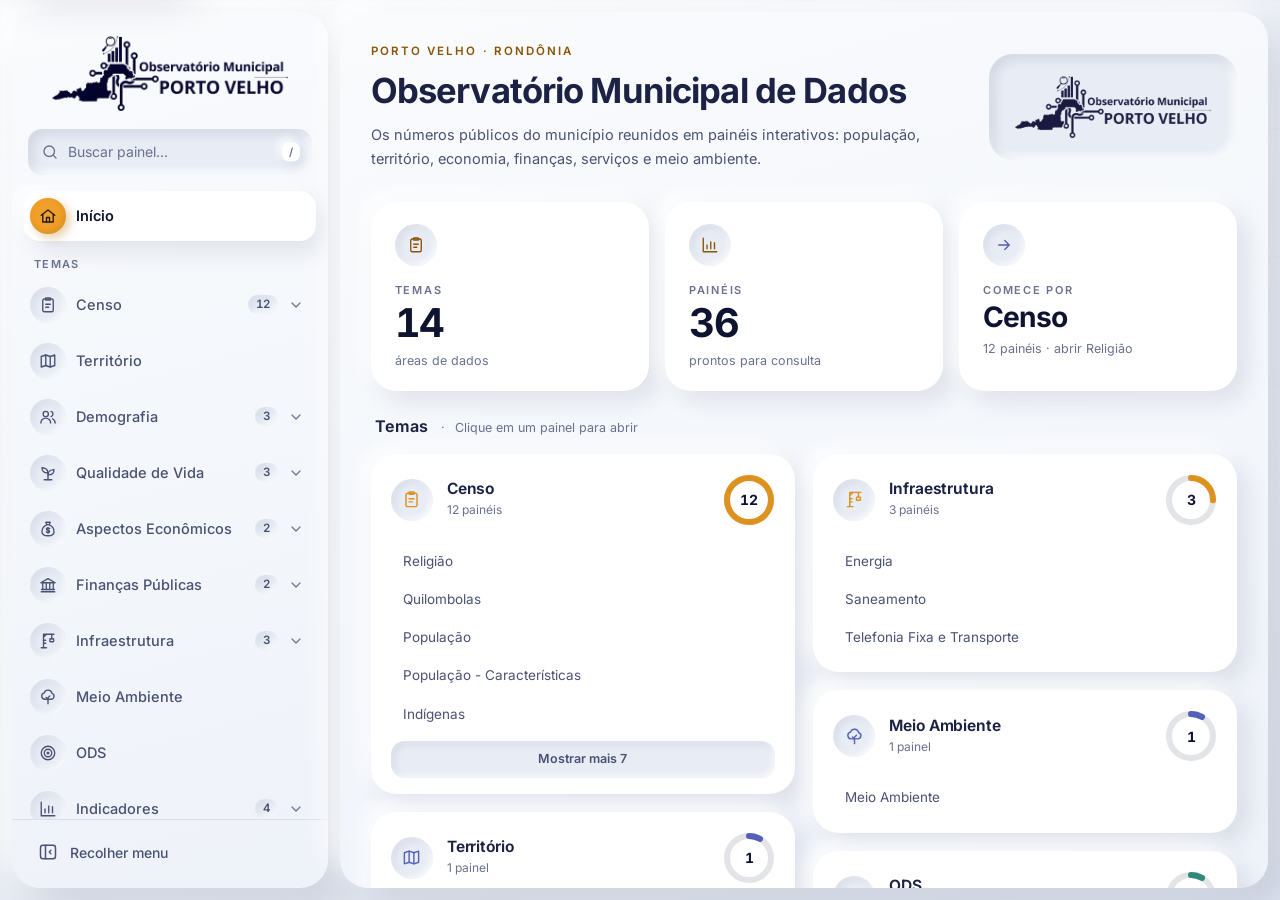
==== commit 390ad245: "Add files via upload" ====
--- a/index.html
+++ b/index.html
@@ -11,8 +11,8 @@
   <meta name="referrer" content="strict-origin-when-cross-origin">
 
   <!-- Identidade / PWA -->
-  <meta name="theme-color" content="#04032c">
-  <meta name="color-scheme" content="dark">
+  <meta name="theme-color" content="#f3f6fb">
+  <meta name="color-scheme" content="light">
   <link rel="icon" href="assets/img/favicon.ico" sizes="any">
   <link rel="icon" href="assets/img/favicon-32.png" type="image/png" sizes="32x32">
   <link rel="apple-touch-icon" href="assets/img/apple-touch-icon.png">
@@ -97,8 +97,8 @@
     <aside class="lateral vidro" id="menu-lateral" aria-label="Menu de painéis">
       <div class="lateral__marca">
         <a class="marca" href="#/" title="Página inicial">
-          <img class="marca__logo" src="assets/img/logo-branco.png" alt="Observatório Municipal de Porto Velho — página inicial" width="1000" height="316" decoding="async">
-          <img class="marca__simbolo" src="assets/img/simbolo-branco.png" alt="Observatório Municipal de Porto Velho — página inicial" width="176" height="123" decoding="async">
+          <img class="marca__logo" src="assets/img/logo-azul.png" alt="Observatório Municipal de Porto Velho — página inicial" width="1000" height="316" decoding="async">
+          <img class="marca__simbolo" src="assets/img/simbolo-azul.png" alt="Observatório Municipal de Porto Velho — página inicial" width="176" height="123" decoding="async">
         </a>
         <button class="botao-icone lateral__fechar" id="botao-fechar-menu" type="button" aria-label="Fechar menu">
           <svg class="icone" aria-hidden="true" focusable="false"><use href="#i-fechar"/></svg>
@@ -153,18 +153,6 @@
         </div>
 
         <div class="acoes" id="acoes-painel" hidden>
-          <button class="acao" id="acao-recarregar" type="button" title="Recarregar painel">
-            <svg class="icone" aria-hidden="true" focusable="false"><use href="#i-recarregar"/></svg>
-            <span class="acao__texto">Recarregar</span>
-          </button>
-          <button class="acao" id="acao-copiar" type="button" title="Copiar link deste painel">
-            <svg class="icone" aria-hidden="true" focusable="false"><use href="#i-link"/></svg>
-            <span class="acao__texto">Copiar link</span>
-          </button>
-          <a class="acao" id="acao-nova-aba" href="#" target="_blank" rel="noopener noreferrer" title="Abrir no Power BI em nova aba">
-            <svg class="icone" aria-hidden="true" focusable="false"><use href="#i-nova-aba"/></svg>
-            <span class="acao__texto">Nova aba</span>
-          </a>
           <button class="acao acao--destaque" id="acao-tela-cheia" type="button" aria-pressed="false" title="Ver em tela cheia">
             <svg class="icone" aria-hidden="true" focusable="false"><use href="#i-tela-cheia"/></svg>
             <span class="acao__texto">Tela cheia</span>
@@ -184,7 +172,7 @@
               <p class="abertura__descricao">Os números públicos do município reunidos em painéis interativos: população, território, economia, finanças, serviços e meio ambiente.</p>
             </div>
             <div class="abertura__moldura">
-              <img class="abertura__logo" src="assets/img/logo-branco.png" alt="" width="1000" height="316" decoding="async">
+              <img class="abertura__logo" src="assets/img/logo-azul.png" alt="" width="1000" height="316" decoding="async">
             </div>
           </header>
 
@@ -238,10 +226,14 @@
           </div>
 
           <footer class="rodape">
-            <img class="rodape__marca" src="assets/img/simbolo-branco.png" alt="" width="176" height="123" loading="lazy">
+            <div class="rodape__marcas">
+              <img class="rodape__marca" src="assets/img/simbolo-azul.png" alt="" width="176" height="123" loading="lazy">
+              <img class="rodape__semec" src="assets/img/semec-horizontal-azul.png" alt="Secretaria Municipal de Economia — SEMEC · Cidade de Porto Velho" width="640" height="117" loading="lazy">
+            </div>
             <p class="rodape__texto">
               © <span id="ano-atual">2026</span> Observatório Municipal de Porto Velho
               <span class="rodape__orgao">Departamento de Pesquisa, Estatística e Indicadores — DPEI</span>
+              <span class="rodape__orgao">Secretaria Municipal de Economia — SEMEC</span>
             </p>
             <p class="rodape__nota">Painéis publicados com Microsoft Power BI</p>
           </footer>
@@ -292,7 +284,6 @@
   </div>
 
   <div class="dica-flutuante" id="dica-flutuante" role="tooltip" hidden></div>
-  <div class="toast" id="toast" role="status" aria-live="polite"></div>
   <div class="sr-only" id="anunciador" aria-live="polite" aria-atomic="true"></div>
 
   <noscript>
--- a/assets/css/styles.css
+++ b/assets/css/styles.css
@@ -25,56 +25,47 @@
 
 /* 2. Tokens de design ===================================================== */
 :root {
-  /* Cores da marca (extraídas do logo e do modelo) */
-  --azul-950: #04032c;
-  --azul-900: #0a0931;
-  --azul-850: #0f0e3d;
-  --azul-800: #14143c;
-  --azul-700: #1b1f55;
-  --ambar-300: #fbc26b;
-  --ambar-400: #f7a534;
-  --ambar-500: #eb850d; /* laranja de destaque do UI.png */
-
-  /* Texto sobre vidro escuro */
-  --texto: #f3f4ff;
-  --texto-2: rgba(232, 234, 255, 0.76);
-  --texto-3: rgba(232, 234, 255, 0.56);
-
-  /* Superfícies foscas (soft UI) — nada de vidro nem brilho colorido */
-  --fundo: #0d0d20;
-  --janela: #14142f;          /* menu lateral e janela principal */
-  --janela-topo: #17173a;     /* leve variação para dar profundidade */
-  --superficie: #17173a;      /* cartões */
-  --superficie-2: #1d1d48;    /* cartão sob o ponteiro */
-  --poco: #101026;            /* campos e trilhos afundados */
-  --linha: rgba(255, 255, 255, 0.055);
-  --pilula: #1c1c42;
+  /* Marca */
+  --azul-950: #04032c;        /* azul do logo — usado como texto sobre âmbar */
+  --ambar-400: #f0a02a;       /* preenchimento de destaque */
+  --ambar-300: #ffbd60;       /* destaque sob o ponteiro */
+  --ambar-texto: #8a5306;     /* âmbar legível como texto sobre fundo claro */
+
+  /* Superfícies claras (soft UI em luz): gelo, branco e sombra suave */
+  --fundo: #e9edf4;           /* fundo da página (gelo) */
+  --janela: #f3f6fb;          /* menu lateral e janela principal */
+  --janela-topo: #f9fbfd;
+  --superficie: #ffffff;      /* cartões */
+  --superficie-2: #f4f7fd;    /* cartão sob o ponteiro */
+  --poco: #e7ecf5;            /* campos, trilhos e ícones afundados */
+  --pilula: #ffffff;
+  --linha: rgba(20, 26, 60, 0.09);
+
+  /* Texto */
+  --texto: #1c2244;           /* corrente */
+  --texto-forte: #0e1330;     /* títulos e realces */
+  --texto-2: #4a5273;         /* secundário */
+  --texto-3: #69718f;         /* apoio (contraste AA em branco e em gelo) */
 
   /* Sombras: luz no canto superior esquerdo, sombra no inferior direito */
-  --relevo-alto: 14px 14px 32px rgba(0, 0, 0, 0.55), -10px -10px 26px rgba(255, 255, 255, 0.022);
-  --relevo: 8px 8px 20px rgba(0, 0, 0, 0.45), -6px -6px 16px rgba(255, 255, 255, 0.02);
-  --relevo-leve: 4px 4px 12px rgba(0, 0, 0, 0.38), -3px -3px 9px rgba(255, 255, 255, 0.018);
-  --afundado: inset 5px 5px 12px rgba(0, 0, 0, 0.55), inset -4px -4px 10px rgba(255, 255, 255, 0.022);
-  --afundado-leve: inset 3px 3px 8px rgba(0, 0, 0, 0.45), inset -2px -2px 6px rgba(255, 255, 255, 0.018);
-
-  /* Cores dos anéis (foscas, derivadas da marca) */
-  --anel-1: #e0a044;
-  --anel-2: #7b84cf;
-  --anel-3: #4fa396;
-
-  /* Forma e espaço */
-  --raio-janela: 28px;
-  --raio-cartao: 22px;
-  --raio-controle: 14px;
-  --espaco: 16px;
-  --largura-lateral: 316px;
-  --largura-trilho: 84px;
+  --relevo-alto: 18px 18px 40px rgba(24, 32, 72, 0.13), -12px -12px 30px rgba(255, 255, 255, 0.95);
+  --relevo: 10px 10px 24px rgba(24, 32, 72, 0.10), -8px -8px 20px rgba(255, 255, 255, 0.92);
+  --relevo-leve: 5px 5px 14px rgba(24, 32, 72, 0.08), -4px -4px 10px rgba(255, 255, 255, 0.88);
+  --afundado: inset 5px 5px 12px rgba(24, 32, 72, 0.10), inset -4px -4px 10px rgba(255, 255, 255, 0.95);
+  --afundado-leve: inset 3px 3px 8px rgba(24, 32, 72, 0.08), inset -2px -2px 6px rgba(255, 255, 255, 0.9);
+  --sombra-janela: var(--relevo-alto);
+  --sombra-flutuante: 0 18px 44px -14px rgba(24, 32, 72, 0.3);
+
+  /* Cores dos anéis (foscas, legíveis sobre branco) */
+  --anel-1: #dd9220;
+  --anel-2: #5560b8;
+  --anel-3: #2f8a7b;
 
   /* ---- Encaixe do painel do Power BI -----------------------------------
      O Power BI desenha o relatório no modo "ajustar à página": ele mantém a
      proporção original e preenche o resto de branco. Para não aparecer faixa
      branca, a moldura do painel é recortada na MESMA proporção do relatório
-     (nada é esticado; o que sobra fica com o fundo escuro do site).
+     (nada é esticado; o que sobra fica com o fundo da janela).
 
      --razao-painel   = largura ÷ altura da página do relatório.
                         Medido nos painéis da Prefeitura: 1600 × 873 = 1.8326.
@@ -88,17 +79,21 @@
   --razao-painel: 1.8326;
   --barra-powerbi: 60px;
 
+  /* Forma e espaço */
+  --raio-janela: 28px;
+  --raio-cartao: 22px;
+  --raio-controle: 14px;
+  --espaco: 12px;
+  --largura-lateral: 316px;
+  --largura-trilho: 84px;
+
   /* Tipografia */
   --fonte: "Inter", system-ui, -apple-system, "Segoe UI", Roboto, "Helvetica Neue", Arial, sans-serif;
 
   /* Movimento */
   --suave: cubic-bezier(0.2, 0.8, 0.2, 1);
 
-  /* Sombras de janela e elementos flutuantes */
-  --sombra-janela: var(--relevo-alto);
-  --sombra-flutuante: 0 18px 44px -14px rgba(0, 0, 0, 0.75);
-
-  color-scheme: dark;
+  color-scheme: light;
 }
 
 /* 3. Base ================================================================= */
@@ -127,8 +122,8 @@
   -moz-osx-font-smoothing: grayscale;
   font-feature-settings: "cv11", "ss01"; /* Inter: dígitos e "a" mais legíveis */
   background:
-    radial-gradient(90vmax 70vmax at 12% -10%, rgba(255, 255, 255, 0.035), transparent 60%),
-    linear-gradient(160deg, #101026 0%, var(--fundo) 55%, #0a0a1a 100%);
+    radial-gradient(90vmax 70vmax at 12% -10%, rgba(255, 255, 255, 0.9), transparent 62%),
+    linear-gradient(160deg, #f2f5fb 0%, var(--fundo) 55%, #dfe5f0 100%);
 }
 
 /* Painéis de parede sutis, como o fundo do UI.png */
@@ -139,12 +134,12 @@
   z-index: 0;
   pointer-events: none;
   background-image:
-    linear-gradient(to right, rgba(255, 255, 255, 0.045) 1px, transparent 1px),
-    linear-gradient(to bottom, rgba(255, 255, 255, 0.045) 1px, transparent 1px);
+    linear-gradient(to right, rgba(20, 26, 60, 0.05) 1px, transparent 1px),
+    linear-gradient(to bottom, rgba(20, 26, 60, 0.05) 1px, transparent 1px);
   background-size: 128px 128px;
   opacity: 0.5;
-  -webkit-mask-image: radial-gradient(120% 90% at 50% 30%, #000 0%, rgba(0, 0, 0, 0.25) 55%, transparent 80%);
-  mask-image: radial-gradient(120% 90% at 50% 30%, #000 0%, rgba(0, 0, 0, 0.25) 55%, transparent 80%);
+  -webkit-mask-image: radial-gradient(120% 90% at 50% 30%, #000 0%, rgba(0, 0, 0, 0.3) 55%, transparent 80%);
+  mask-image: radial-gradient(120% 90% at 50% 30%, #000 0%, rgba(0, 0, 0, 0.3) 55%, transparent 80%);
 }
 
 img, svg { display: block; max-width: 100%; }
@@ -153,10 +148,10 @@
 a { color: inherit; }
 h1, h2, h3 { line-height: 1.2; }
 
-::selection { background: rgba(247, 165, 52, 0.35); color: #fff; }
+::selection { background: rgba(240, 160, 42, 0.35); color: var(--texto-forte); }
 
 :focus-visible {
-  outline: 2px solid var(--ambar-400);
+  outline: 2px solid var(--ambar-texto);
   outline-offset: 2px;
 }
 [tabindex="-1"]:focus { outline: none; }
@@ -196,6 +191,7 @@
   border-radius: 10px;
   background: var(--ambar-400);
   color: var(--azul-950);
+  box-shadow: var(--sombra-flutuante);
   font-weight: 700;
   text-decoration: none;
   transform: translateY(-160%);
@@ -204,7 +200,7 @@
 .pular-link:focus { transform: none; }
 
 .vidro {
-  background: linear-gradient(165deg, var(--janela-topo) 0%, var(--janela) 60%, #111129 100%);
+  background: linear-gradient(165deg, var(--janela-topo) 0%, var(--janela) 60%, #eef2f9 100%);
   border: 0;
   border-radius: var(--raio-janela);
   box-shadow: var(--relevo-alto);
@@ -224,7 +220,7 @@
   color: var(--texto);
   transition: box-shadow 0.2s, color 0.2s;
 }
-.botao-icone:hover { color: #fff; box-shadow: var(--relevo); }
+.botao-icone:hover { color: var(--texto-forte); box-shadow: var(--relevo); }
 .botao-icone:active { box-shadow: var(--afundado-leve); }
 
 .botao {
@@ -238,7 +234,7 @@
   border-radius: 999px;
   background: var(--pilula);
   box-shadow: var(--relevo);
-  color: #fff;
+  color: var(--texto);
   font-size: 15px;
   font-weight: 600;
   line-height: 1;
@@ -251,16 +247,16 @@
 
 .botao--destaque {
   background: var(--ambar-400);
-  color: #1b1200;
-  box-shadow: 8px 8px 20px rgba(0, 0, 0, 0.45), -4px -4px 12px rgba(255, 255, 255, 0.03);
+  color: #24190a;
+  box-shadow: 8px 8px 20px rgba(184, 120, 20, 0.28), -5px -5px 14px rgba(255, 255, 255, 0.9);
 }
 .botao--destaque:hover { background: var(--ambar-300); }
 
 mark {
-  padding: 0 1px;
-  border-radius: 3px;
-  background: rgba(247, 165, 52, 0.35);
-  color: #fff;
+  padding: 0 2px;
+  border-radius: 4px;
+  background: rgba(240, 160, 42, 0.32);
+  color: var(--texto-forte);
 }
 
 /* 5. Estrutura ============================================================ */
@@ -293,10 +289,10 @@
   overflow-y: auto;
   overscroll-behavior: contain;
   scrollbar-width: thin;
-  scrollbar-color: rgba(255, 255, 255, 0.22) transparent;
+  scrollbar-color: rgba(28, 34, 68, 0.22) transparent;
   outline: none;
 }
-.app[data-vista="painel"] .principal { overflow: hidden; padding: 14px; }
+.app[data-vista="painel"] .principal { overflow: hidden; padding: 10px; }
 
 /* 6. Menu lateral ========================================================= */
 .lateral {
@@ -381,7 +377,7 @@
   overflow-y: auto;
   overscroll-behavior: contain;
   scrollbar-width: thin;
-  scrollbar-color: rgba(255, 255, 255, 0.2) transparent;
+  scrollbar-color: rgba(28, 34, 68, 0.2) transparent;
 }
 
 .nav {
@@ -423,12 +419,12 @@
   text-decoration: none;
   transition: background-color 0.2s, box-shadow 0.2s, color 0.2s;
 }
-.nav__secao:hover { background: var(--superficie); box-shadow: var(--relevo-leve); color: #fff; }
-.nav__secao[aria-expanded="true"] { background: var(--superficie); color: #fff; }
+.nav__secao:hover { background: var(--superficie); box-shadow: var(--relevo-leve); color: var(--texto-forte); }
+.nav__secao[aria-expanded="true"] { background: var(--superficie); color: var(--texto-forte); }
 .nav__secao[aria-current="page"] {
-  background: var(--superficie-2);
+  background: var(--superficie);
   box-shadow: var(--relevo);
-  color: #fff;
+  color: var(--texto-forte);
   font-weight: 600;
 }
 
@@ -447,8 +443,8 @@
 .nav__icone .icone { width: 18px; height: 18px; }
 .nav__item.is-ativo > .nav__secao .nav__icone {
   background: var(--ambar-400);
-  color: #1b1200;
-  box-shadow: inset -2px -2px 6px rgba(0, 0, 0, 0.25), 3px 3px 10px rgba(0, 0, 0, 0.45);
+  color: #24190a;
+  box-shadow: 4px 4px 10px rgba(184, 120, 20, 0.35), inset -2px -2px 6px rgba(160, 100, 10, 0.25);
 }
 
 .nav__rotulo {
@@ -506,7 +502,7 @@
   bottom: 14px;
   left: 24px;
   width: 1px;
-  background: linear-gradient(rgba(255, 255, 255, 0.24), rgba(255, 255, 255, 0.06));
+  background: linear-gradient(rgba(28, 34, 68, 0.16), rgba(28, 34, 68, 0.04));
 }
 
 .nav__link {
@@ -528,23 +524,23 @@
   left: -15.5px;
   width: 7px;
   height: 7px;
-  border: 1px solid rgba(255, 255, 255, 0.22);
+  border: 1px solid rgba(28, 34, 68, 0.18);
   border-radius: 50%;
   background: var(--poco);
   transform: translate(-50%, -50%);
   transition: background-color 0.2s, border-color 0.2s, box-shadow 0.2s;
 }
-.nav__link:hover { background: var(--superficie); color: #fff; }
+.nav__link:hover { background: var(--superficie); color: var(--texto-forte); }
 .nav__link[aria-current="page"] {
-  background: var(--superficie-2);
+  background: var(--superficie);
   box-shadow: var(--relevo-leve);
-  color: #fff;
+  color: var(--texto-forte);
   font-weight: 600;
 }
 .nav__link[aria-current="page"]::before {
   border-color: var(--ambar-400);
   background: var(--ambar-400);
-  box-shadow: 0 0 0 4px rgba(247, 165, 52, 0.22);
+  box-shadow: 0 0 0 4px rgba(240, 160, 42, 0.22);
 }
 
 .nav__vazio { margin: 14px 10px; color: var(--texto-3); font-size: 14px; }
@@ -566,7 +562,7 @@
   font-weight: 500;
   transition: background-color 0.2s, color 0.2s;
 }
-.botao-recolher:hover { background: rgba(255, 255, 255, 0.08); color: #fff; }
+.botao-recolher:hover { background: var(--superficie); box-shadow: var(--relevo-leve); color: var(--texto-forte); }
 .botao-recolher .icone { transition: transform 0.3s var(--suave); }
 
 /* 7. Menu recolhido: trilho flutuante de ícones (desktop) ================= */
@@ -592,7 +588,7 @@
   color: var(--texto-2);
   transition: box-shadow 0.2s, color 0.2s;
 }
-.app[data-menu="recolhido"] .busca__trilho:hover { box-shadow: var(--relevo-leve); color: #fff; background: var(--superficie); }
+.app[data-menu="recolhido"] .busca__trilho:hover { box-shadow: var(--relevo-leve); color: var(--texto-forte); background: var(--superficie); }
 
 .app[data-menu="recolhido"] .lateral__nav { padding: 4px 0 12px; scrollbar-width: none; }
 .app[data-menu="recolhido"] .lateral__nav::-webkit-scrollbar { display: none; }
@@ -623,7 +619,7 @@
   height: 1px;
   margin: 10px auto;
   overflow: hidden;
-  background: rgba(255, 255, 255, 0.16);
+  background: rgba(28, 34, 68, 0.14);
   color: transparent;
 }
 .app[data-menu="recolhido"] .lateral__rodape { border-top-color: transparent; }
@@ -649,8 +645,8 @@
   display: flex;
   align-items: center;
   gap: 12px;
-  min-height: 74px;
-  padding: 12px 14px 12px 24px;
+  min-height: 58px;
+  padding: 8px 12px 8px 20px;
   border-bottom: 1px solid var(--linha);
 }
 .app[data-vista="inicio"] .topo { display: none; }
@@ -665,18 +661,18 @@
   margin: 0;
   padding: 0;
   color: var(--texto-3);
-  font-size: 12.5px;
+  font-size: 11.5px;
   font-weight: 500;
   list-style: none;
 }
 .migalhas__item + .migalhas__item::before { content: "›"; margin-right: 6px; }
 .migalhas a { color: var(--texto-2); text-decoration: none; }
-.migalhas a:hover { color: #fff; text-decoration: underline; text-underline-offset: 3px; }
+.migalhas a:hover { color: var(--texto-forte); text-decoration: underline; text-underline-offset: 3px; }
 
 .topo__titulo {
-  margin: 2px 0 0;
+  margin: 1px 0 0;
   overflow: hidden;
-  font-size: clamp(18px, 1.5vw, 22px);
+  font-size: clamp(17px, 1.3vw, 20px);
   font-weight: 650;
   letter-spacing: -0.01em;
   text-overflow: ellipsis;
@@ -690,7 +686,7 @@
   align-items: center;
   justify-content: center;
   gap: 8px;
-  height: 42px;
+  height: 40px;
   padding: 0 18px;
   border: 0;
   border-radius: 999px;
@@ -704,16 +700,16 @@
   white-space: nowrap;
   transition: box-shadow 0.2s, color 0.2s, transform 0.2s var(--suave);
 }
-.acao:hover { box-shadow: var(--relevo); color: #fff; }
+.acao:hover { box-shadow: var(--relevo); color: var(--texto-forte); }
 .acao:active { transform: scale(0.97); box-shadow: var(--afundado-leve); }
 .acao .icone { width: 18px; height: 18px; }
 .acao--destaque {
   background: var(--ambar-400);
-  color: #1b1200;
+  color: #24190a;
   font-weight: 600;
-  box-shadow: 6px 6px 16px rgba(0, 0, 0, 0.45), -3px -3px 10px rgba(255, 255, 255, 0.03);
-}
-.acao--destaque:hover { background: var(--ambar-300); color: #1b1200; }
+  box-shadow: 6px 6px 16px rgba(184, 120, 20, 0.3), -4px -4px 12px rgba(255, 255, 255, 0.9);
+}
+.acao--destaque:hover { background: var(--ambar-300); color: #24190a; }
 
 /* 9. Página inicial ======================================================
    Linguagem do "inicio.png" (soft UI): superfícies foscas, sombra dupla
@@ -732,7 +728,7 @@
 .cartao,
 .bloco {
   border-radius: 26px;
-  background: linear-gradient(160deg, var(--superficie) 0%, #151534 100%);
+  background: var(--superficie);
   box-shadow: var(--relevo);
 }
 
@@ -752,7 +748,7 @@
 }
 .abertura__local {
   margin: 0 0 10px;
-  color: var(--ambar-300);
+  color: var(--ambar-texto);
   font-size: 11.5px;
   font-weight: 600;
   letter-spacing: 0.18em;
@@ -782,7 +778,7 @@
   background: var(--poco);
   box-shadow: var(--afundado);
 }
-.abertura__logo { width: 196px; height: auto; opacity: 0.86; }
+.abertura__logo { width: 196px; height: auto; opacity: 0.9; }
 
 /* ---- Três números do topo ---- */
 .resumo {
@@ -811,7 +807,7 @@
   border-radius: 50%;
   background: var(--poco);
   box-shadow: var(--afundado-leve);
-  color: var(--ambar-300);
+  color: var(--ambar-texto);
 }
 .resumo__icone .icone { width: 18px; height: 18px; }
 .resumo__item--atalho .resumo__icone { color: var(--anel-2); }
@@ -827,13 +823,12 @@
 .resumo__valor {
   display: block;
   margin: 4px 0 0;
-  color: #fff;
+  color: var(--texto-forte);
   font-size: clamp(30px, 3.1vw, 40px);
   font-weight: 700;
   line-height: 1.05;
   letter-spacing: -0.035em;
   font-variant-numeric: tabular-nums;
-  text-shadow: 0 2px 10px rgba(0, 0, 0, 0.45);
 }
 .resumo__item--atalho .resumo__valor { font-size: clamp(23px, 2.2vw, 30px); }
 .resumo__nota { display: block; margin: 8px 0 0; color: var(--texto-3); font-size: 12.5px; }
@@ -898,7 +893,7 @@
   border-radius: 50%;
   background: var(--poco);
   box-shadow: var(--afundado-leve);
-  color: var(--cor-anel, var(--ambar-300));
+  color: var(--cor-anel, var(--ambar-texto));
 }
 .cartao__icone .icone { width: 19px; height: 19px; }
 .cartao__titulo { margin: 0; font-size: 15.5px; font-weight: 650; letter-spacing: -0.005em; }
@@ -907,7 +902,7 @@
 /* anel de proporção (quantos painéis o tema tem, comparado ao maior) */
 .anel { position: relative; width: 52px; height: 52px; flex: none; }
 .anel__grafico { width: 100%; height: 100%; transform: rotate(-90deg); }
-.anel__trilho { fill: none; stroke: rgba(0, 0, 0, 0.45); stroke-width: 6; }
+.anel__trilho { fill: none; stroke: rgba(28, 34, 68, 0.12); stroke-width: 6; }
 .anel__valor {
   fill: none;
   stroke: var(--cor-anel, var(--ambar-400));
@@ -920,7 +915,7 @@
   inset: 0;
   display: grid;
   place-items: center;
-  color: #fff;
+  color: var(--texto-forte);
   font-size: 14px;
   font-weight: 700;
   font-variant-numeric: tabular-nums;
@@ -952,7 +947,7 @@
 .cartao__link:focus-visible {
   background: var(--superficie-2);
   box-shadow: var(--relevo-leve);
-  color: #fff;
+  color: var(--texto-forte);
 }
 .cartao__link:hover .icone,
 .cartao__link:focus-visible .icone { opacity: 1; transform: none; }
@@ -971,7 +966,7 @@
   text-align: center;
   transition: color 0.2s, box-shadow 0.2s;
 }
-.cartao__mais:hover { color: #fff; box-shadow: var(--relevo-leve); background: var(--superficie-2); }
+.cartao__mais:hover { color: var(--texto-forte); box-shadow: var(--relevo-leve); background: var(--superficie-2); }
 
 /* ---- Coluna lateral ---- */
 .coluna-lateral { display: grid; gap: 18px; }
@@ -998,7 +993,7 @@
   text-align: left;
   transition: color 0.2s;
 }
-.barra__botao:hover { color: #fff; }
+.barra__botao:hover { color: var(--texto-forte); }
 .barra__nome { overflow: hidden; text-overflow: ellipsis; white-space: nowrap; }
 .barra__valor { color: var(--texto-3); font-size: 12px; font-variant-numeric: tabular-nums; }
 .barra__trilho {
@@ -1014,8 +1009,7 @@
   width: var(--proporcao, 0%);
   height: 100%;
   border-radius: inherit;
-  background: linear-gradient(90deg, var(--cor-anel, var(--ambar-400)), color-mix(in srgb, var(--cor-anel, var(--ambar-400)) 65%, #fff));
-  box-shadow: 0 0 10px -2px var(--cor-anel, var(--ambar-400));
+  background: linear-gradient(90deg, var(--cor-anel, var(--ambar-400)), color-mix(in srgb, var(--cor-anel, var(--ambar-400)) 70%, #fff));
 }
 
 .passos {
@@ -1046,11 +1040,11 @@
   border-radius: 50%;
   background: var(--poco);
   box-shadow: var(--afundado-leve);
-  color: var(--ambar-300);
+  color: var(--ambar-texto);
   font-size: 12px;
   font-weight: 700;
 }
-.passos strong { color: #fff; font-weight: 600; }
+.passos strong { color: var(--texto-forte); font-weight: 600; }
 
 /* ---- Rodapé ---- */
 .rodape {
@@ -1065,9 +1059,13 @@
   font-size: 12px;
 }
 .rodape p { margin: 0; }
-.rodape__marca { width: 34px; height: auto; flex: none; opacity: 0.55; }
+.rodape__marcas { display: flex; align-items: center; gap: 16px; flex: none; }
+.rodape__marca { width: 36px; height: auto; opacity: 0.85; }
+.rodape__marca + .rodape__semec { padding-left: 16px; border-left: 1px solid var(--linha); }
+.rodape__semec { width: auto; height: 38px; }
 .rodape__texto { line-height: 1.5; }
 .rodape__orgao { display: block; color: var(--texto-2); font-weight: 600; }
+.rodape__orgao + .rodape__orgao { font-weight: 500; }
 .rodape p.rodape__nota { margin-left: auto; }
 
 @container (max-width: 560px) {
@@ -1086,11 +1084,11 @@
   height: 100%;
   overflow: hidden;
   isolation: isolate;
-  border-radius: 20px;
+  border-radius: 18px;
   background: transparent; /* sem fundo branco: o que sobra é o fundo da janela */
 }
-.palco-moldura:fullscreen { border-radius: 0; background: var(--azul-950); padding: 0; }
-.palco-moldura::backdrop { background: var(--azul-950); }
+.palco-moldura:fullscreen { border-radius: 0; background: var(--fundo); padding: 0; }
+.palco-moldura::backdrop { background: var(--fundo); }
 
 .palco { position: absolute; inset: 0; }
 
@@ -1099,8 +1097,8 @@
 .palco__iframe,
 .carregando {
   position: absolute;
-  inset: 0;
-  margin: auto; /* centraliza nos dois eixos */
+  inset: 0 0 auto 0;
+  margin: 0 auto; /* encosta no topo e centraliza na horizontal */
   width: 100%;
   height: 100%;
   border: 0;
@@ -1185,7 +1183,7 @@
   padding: 18px 20px;
   border: 0;
   border-radius: 20px;
-  background: var(--superficie-2);
+  background: var(--superficie);
   box-shadow: var(--relevo-alto);
   color: var(--texto-2);
   font-size: 14px;
@@ -1194,14 +1192,14 @@
   animation: surgir 0.3s var(--suave);
 }
 .aviso p { margin: 0; }
-.aviso strong { color: #fff; }
+.aviso strong { color: var(--texto-forte); }
 
 /* 11. Página 404 ========================================================== */
 .vista--vazia { display: grid; place-items: center; min-height: 100%; padding: 32px 20px; }
 .estado-vazio { max-width: 460px; text-align: center; }
 .estado-vazio__codigo {
   margin: 0;
-  background: linear-gradient(180deg, #fff, rgba(255, 255, 255, 0.25));
+  background: linear-gradient(180deg, var(--texto-forte), rgba(28, 34, 68, 0.35));
   -webkit-background-clip: text;
   background-clip: text;
   color: transparent;
@@ -1218,31 +1216,9 @@
   position: fixed;
   inset: 0;
   z-index: 40;
-  background: rgba(4, 4, 16, 0.66);
+  background: rgba(20, 26, 60, 0.42);
   animation: aparecer 0.25s ease-out;
 }
-
-.toast {
-  position: fixed;
-  bottom: 28px;
-  left: 50%;
-  z-index: 100;
-  max-width: calc(100vw - 32px);
-  padding: 12px 20px;
-  border: 0;
-  border-radius: 999px;
-  background: var(--superficie-2);
-  box-shadow: var(--relevo-alto);
-  color: #fff;
-  font-size: 14px;
-  font-weight: 500;
-  opacity: 0;
-  pointer-events: none;
-  transform: translate(-50%, 16px);
-  transition: opacity 0.25s, transform 0.25s var(--suave);
-}
-.toast.is-visivel { opacity: 1; transform: translate(-50%, 0); }
-.toast:empty { display: none; }
 
 .dica-flutuante {
   position: fixed;
@@ -1250,8 +1226,8 @@
   padding: 8px 12px;
   border: 0;
   border-radius: 12px;
-  background: var(--superficie-2);
-  box-shadow: var(--relevo);
+  background: var(--texto-forte);
+  box-shadow: var(--sombra-flutuante);
   color: #fff;
   font-size: 13px;
   font-weight: 500;
@@ -1273,13 +1249,13 @@
   padding: 0;
   border: 0;
   border-radius: 50%;
-  background: var(--superficie-2);
+  background: var(--superficie);
   box-shadow: var(--relevo);
-  color: var(--texto);
+  color: var(--texto-2);
   animation: surgir 0.25s var(--suave);
   transition: background-color 0.2s, color 0.2s, box-shadow 0.2s;
 }
-.voltar-topo:hover { background: var(--ambar-400); color: #1b1200; box-shadow: var(--relevo-alto); }
+.voltar-topo:hover { background: var(--ambar-400); color: #24190a; box-shadow: var(--relevo-alto); }
 
 .sem-js {
   position: fixed;
@@ -1289,8 +1265,9 @@
   margin: 0 auto;
   padding: 16px 20px;
   border-radius: 16px;
-  background: #fff;
-  color: var(--azul-950);
+  background: var(--superficie);
+  box-shadow: var(--sombra-flutuante);
+  color: var(--texto);
 }
 
 @keyframes girar { to { transform: rotate(360deg); } }
@@ -1300,19 +1277,6 @@
 .aviso { --surgir-x: -50%; }
 
 /* 13. Responsivo ========================================================== */
-
-/* Notebooks: botões de ação só com ícone (exceto Tela cheia) */
-@media (max-width: 1360px) {
-  .acao:not(.acao--destaque) { width: 40px; padding: 0; }
-  .acao:not(.acao--destaque) .acao__texto {
-    position: absolute;
-    width: 1px;
-    height: 1px;
-    overflow: hidden;
-    clip: rect(0 0 0 0);
-    white-space: nowrap;
-  }
-}
 
 /* Tablets e celulares: menu vira gaveta */
 @media (max-width: 1023.98px) {
@@ -1332,7 +1296,7 @@
     left: 10px;
     z-index: 50;
     width: min(340px, calc(100vw - 48px));
-    background: linear-gradient(165deg, var(--janela-topo), #101026);
+    background: linear-gradient(165deg, var(--janela-topo), var(--janela));
     transform: translateX(calc(-100% - 24px));
     visibility: hidden;
     transition: transform 0.32s var(--suave), visibility 0s linear 0.32s;
@@ -1348,11 +1312,11 @@
   .lateral__rodape,
   .busca__atalho { display: none; }
 
-  .topo { min-height: 64px; padding: 10px 12px; gap: 10px; }
+  .topo { min-height: 52px; padding: 6px 10px; gap: 8px; }
   .app[data-vista="inicio"] .topo { display: flex; }
   .topo__menu { display: grid; }
 
-  .app[data-vista="painel"] .principal { padding: 8px; }
+  .app[data-vista="painel"] .principal { padding: 6px; }
   .palco-moldura { border-radius: 14px; }
   .palco__iframe,
   .carregando { border-radius: 12px; }
@@ -1393,10 +1357,6 @@
   .voltar-topo { right: 14px; bottom: 14px; }
 }
 
-@media (max-width: 400px) {
-  #acao-recarregar { display: none; }
-}
-
 /* 14. Acessibilidade e preferências ======================================= */
 @media (prefers-reduced-motion: reduce) {
   *,
@@ -1422,7 +1382,7 @@
   .nav__link[aria-current="page"] { outline: 2px solid Highlight; }
   .marca__logo,
   .marca__simbolo,
-  .abertura__logo { forced-color-adjust: none; background: #04032c; }
+  .abertura__logo { forced-color-adjust: none; }
   .resumo__item,
   .cartao,
   .bloco,
